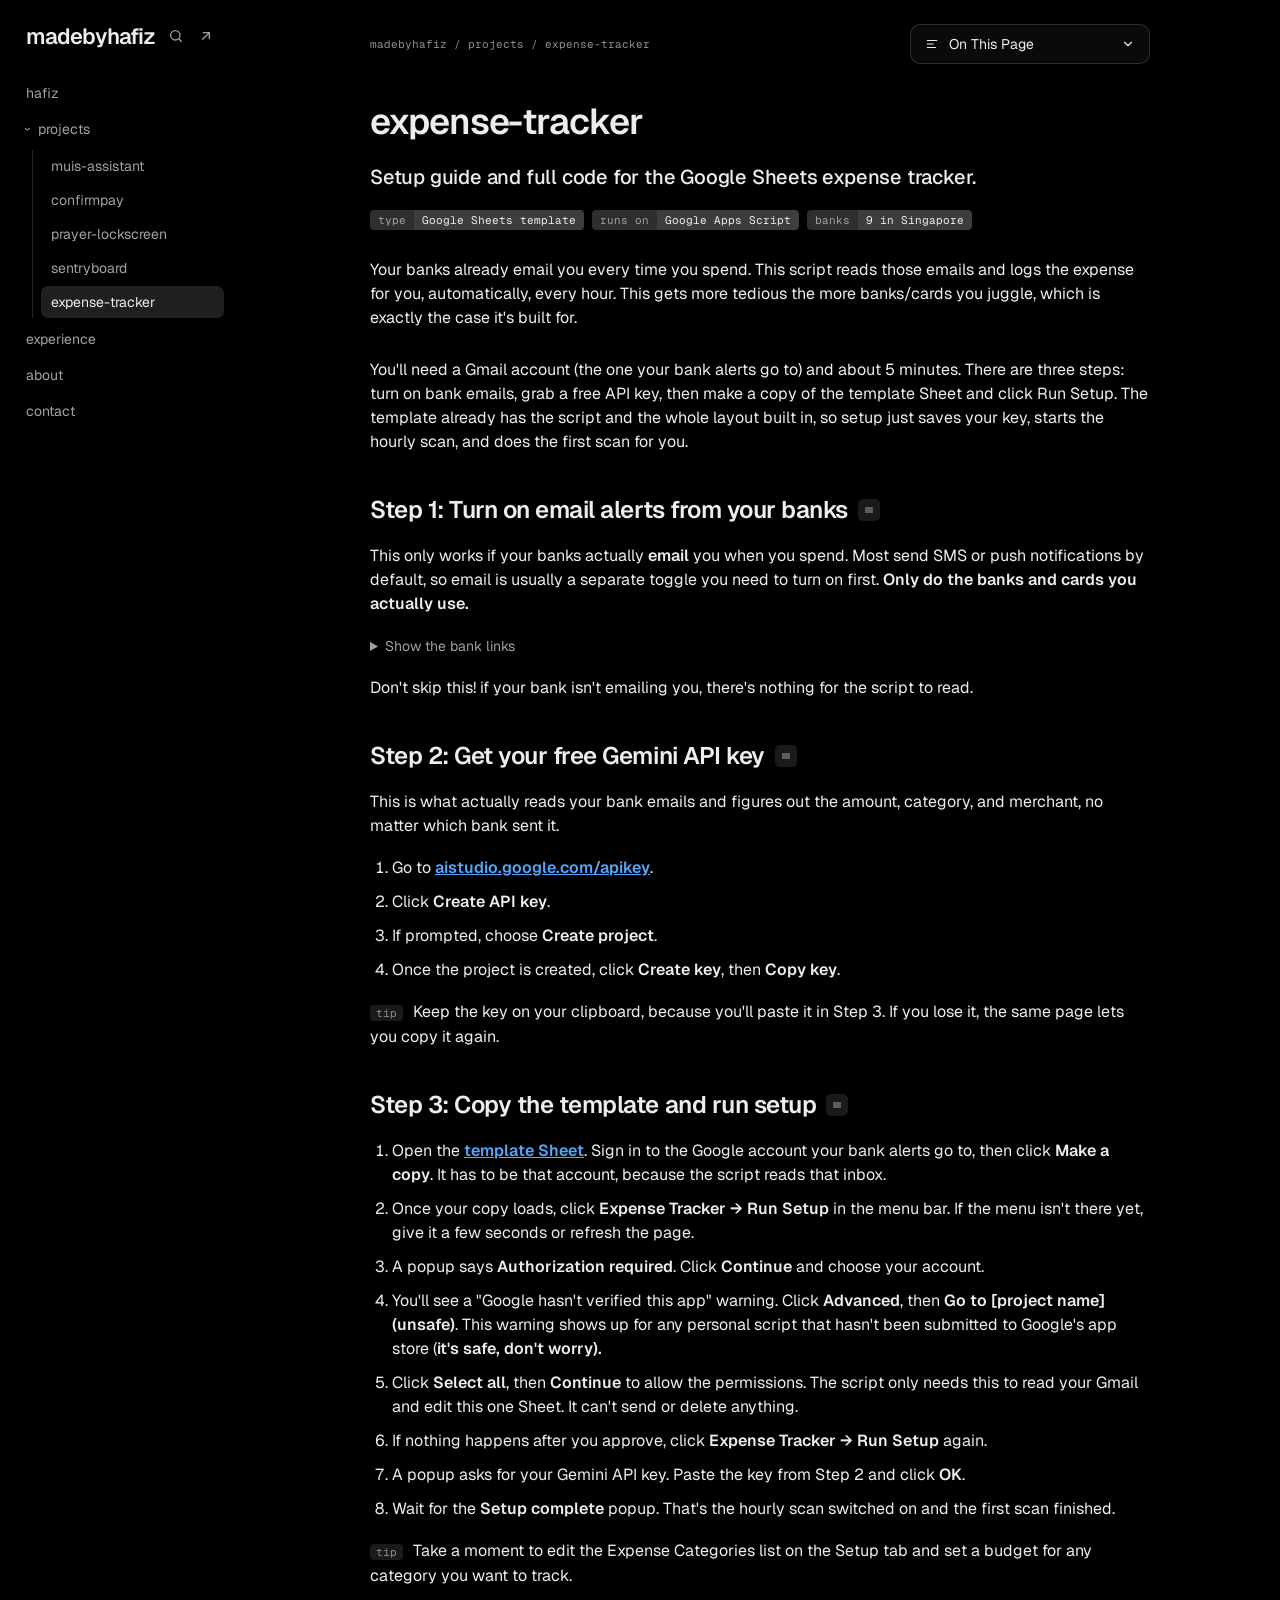
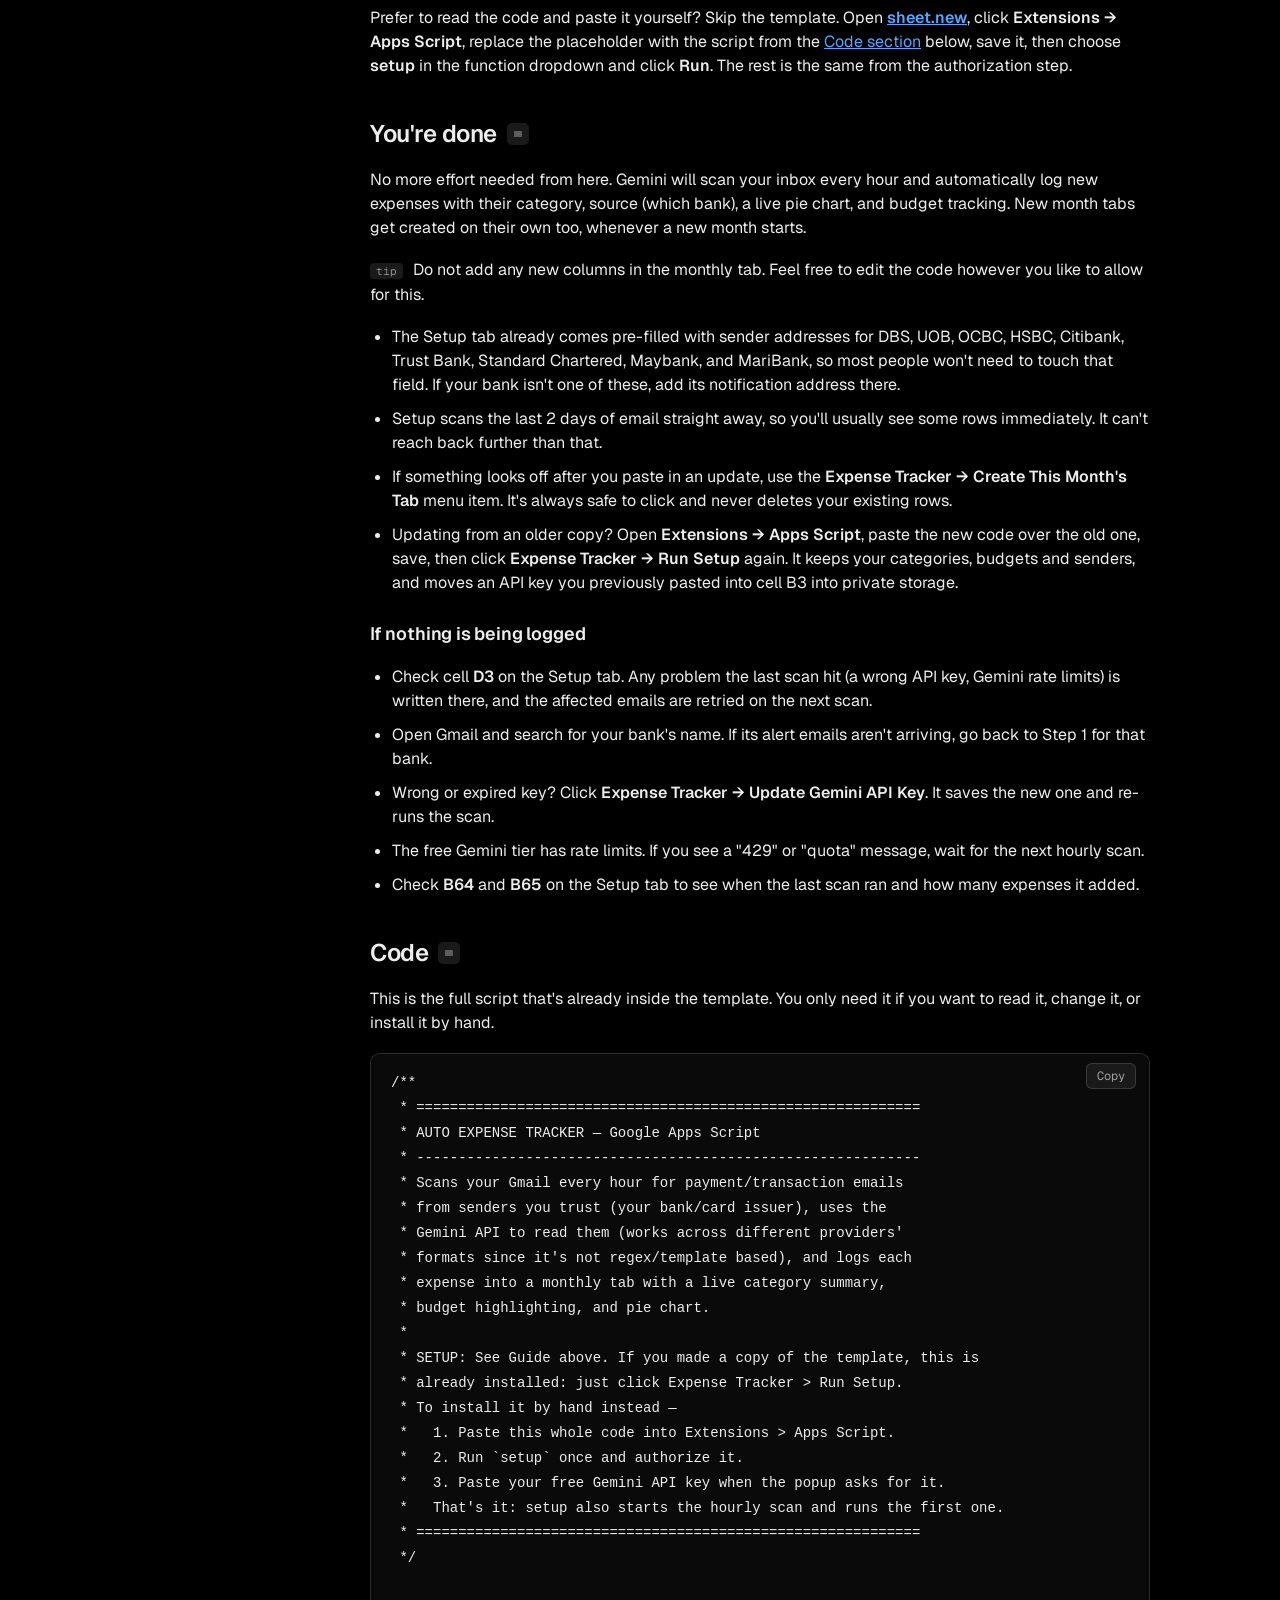
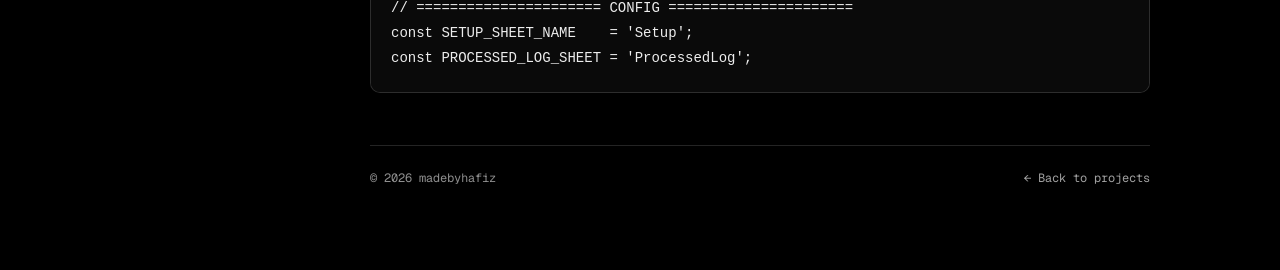
==== expense-tracker.html @ ee43f608 "Point expense-tracker guide at the template Sheet - Step 3 is now: make a copy of the template, Run " ====
<!doctype html>
<html lang="en">
<head>
<meta charset="utf-8">
<meta name="viewport" content="width=device-width, initial-scale=1">
<title>Automated Expense Tracker — Setup Guide (Code Below) · madebyhafiz</title>
<meta name="description" content="Your banks already email you every time you spend. This script reads those emails and logs the expense for you, automatically, every hour. This gets more tedious the more banks/cards you juggle, which">
<meta name="theme-color" content="#000000">
<link rel="canonical" href="https://hafizuddin-a.github.io/madebyhafiz/expense-tracker.html">
<meta property="og:title" content="Automated Expense Tracker — Setup Guide (Code Below) · madebyhafiz">
<meta property="og:description" content="Your banks already email you every time you spend. This script reads those emails and logs the expense for you, automatically, every hour. This gets more tedious the more banks/cards you juggle, which">
<meta property="og:type" content="article">
<meta property="og:url" content="https://hafizuddin-a.github.io/madebyhafiz/expense-tracker.html">
<meta property="og:image" content="https://hafizuddin-a.github.io/madebyhafiz/og.png">
<meta property="og:image:width" content="1200">
<meta property="og:image:height" content="630">
<meta name="twitter:card" content="summary_large_image">
<link rel="icon" href="favicon.svg" type="image/svg+xml">
<link rel="preconnect" href="https://fonts.googleapis.com">
<link rel="preconnect" href="https://fonts.gstatic.com" crossorigin>
<link rel="stylesheet" href="https://fonts.googleapis.com/css2?family=Geist:wght@400;500;600&family=Geist+Mono:wght@400;500&display=swap">
<link rel="stylesheet" href="styles.css">
</head>
<body id="top">
<a class="skip" href="#content">Skip to content</a>
<div class="shell">

  <aside class="sidebar">
    <div class="brand-row">
      <a class="brand" href="index.html">madebyhafiz</a>
      <div class="tools">
        <a href="index.html#projects" aria-label="Browse projects">
          <svg width="16" height="16" viewBox="0 0 24 24" fill="none" stroke="currentColor" stroke-width="2" stroke-linecap="round" stroke-linejoin="round" aria-hidden="true"><circle cx="11" cy="11" r="7"/><path d="m20 20-3.5-3.5"/></svg>
        </a>
        <a href="index.html#contact" aria-label="Get in touch">
          <svg width="16" height="16" viewBox="0 0 24 24" fill="none" stroke="currentColor" stroke-width="2" stroke-linecap="round" stroke-linejoin="round" aria-hidden="true"><path d="M7 17 17 7"/><path d="M8 7h9v9"/></svg>
        </a>
      </div>
    </div>

    <nav class="nav" aria-label="Site">
      <a href="index.html">hafiz</a>
      <a href="index.html#projects"><span class="caret" aria-hidden="true">›</span>projects</a>
      <div class="sub">
        <a href="muis-assistant.html">muis-assistant</a>
        <a href="index.html#confirmpay">confirmpay</a>
        <a href="index.html#prayer-lockscreen">prayer-lockscreen</a>
        <a href="index.html#sentryboard">sentryboard</a>
        <a href="expense-tracker.html" aria-current="page">expense-tracker</a>
      </div>
      <a href="index.html#experience">experience</a>
      <a href="index.html#about">about</a>
      <a href="index.html#contact">contact</a>
    </nav>
  </aside>

  <main class="main" id="content">
    <div class="col">

      <div class="topbar">
        <span class="crumb">madebyhafiz / projects / expense-tracker</span>
        <details class="toc">
          <summary>
            <span>
              <svg width="14" height="14" viewBox="0 0 24 24" fill="none" stroke="currentColor" stroke-width="2" stroke-linecap="round" aria-hidden="true"><path d="M4 6h16M4 12h10M4 18h14"/></svg>
              On This Page
            </span>
            <svg width="14" height="14" viewBox="0 0 24 24" fill="none" stroke="currentColor" stroke-width="2" stroke-linecap="round" stroke-linejoin="round" aria-hidden="true"><path d="m6 9 6 6 6-6"/></svg>
          </summary>
          <div class="toc-menu">
            <a href="#step-1">Step 1: Turn on email alerts from your banks</a>
            <a href="#step-2">Step 2: Get your free Gemini API key</a>
            <a href="#step-3">Step 3: Copy the template and run setup</a>
            <a href="#done">You're done</a>
            <a href="#code">Code</a>
          </div>
        </details>
      </div>

      <div style="display: flex; flex-direction: column; gap: 18px;">
        <h1 class="title">expense-tracker</h1>
        <p class="lead">Setup guide and full code for the Google Sheets expense tracker.</p>
        <div class="badges">
          <span class="badge"><span class="k">type</span><span class="v">Google Sheets template</span></span>
          <span class="badge"><span class="k">runs on</span><span class="v">Google Apps Script</span></span>
          <span class="badge"><span class="k">banks</span><span class="v">9 in Singapore</span></span>
        </div>
      </div>

      <p>Your banks already email you every time you spend. This script reads those emails and logs the expense for you, automatically, every hour. This gets more tedious the more banks/cards you juggle, which is exactly the case it's built for.</p>
      <p>You'll need a Gmail account (the one your bank alerts go to) and about 5 minutes. There are three steps: turn on bank emails, grab a free API key, then make a copy of the template Sheet and click Run Setup. The template already has the script and the whole layout built in, so setup just saves your key, starts the hourly scan, and does the first scan for you.</p>

      <section id="step-1">
        <h2>Step 1: Turn on email alerts from your banks <a class="anchor" href="#step-1" aria-label="Link to this section"><svg width="12" height="12" viewBox="0 0 24 24" fill="none" stroke="currentColor" stroke-width="2.4" stroke-linecap="round" aria-hidden="true"><path d="M5 8h14M5 12h14M5 16h14"/></svg></a></h2>
        <p>This only works if your banks actually <b>email</b> you when you spend. Most send SMS or push notifications by default, so email is usually a separate toggle you need to turn on first. <b>Only do the banks and cards you actually use.</b></p>
        <details class="fold">
        <summary>Show the bank links</summary>
        <ul class="plain">
        <li><b>DBS</b> (digibank / cards): <a href="https://www.dbs.com.sg/personal/support/bank-ibanking-notification-alerts.html">dbs.com.sg/personal/support/bank-ibanking-notification-alerts.html</a></li>
        <li><b>DBS PayLah!</b>: <a href="https://www.dbs.com.sg/personal/support/bank-ssb-paylah-manage-notifications.html">dbs.com.sg/personal/support/bank-ssb-paylah-manage-notifications.html</a></li>
        <li><b>UOB</b>: <a href="https://www.uob.com.sg/personal/cards/services/card-alerts.page">uob.com.sg/personal/cards/services/card-alerts.page</a></li>
        <li><b>OCBC</b>: <a href="https://www.ocbc.com/personal-banking/security/secure-banking-ways/transaction-alerts.page">ocbc.com/personal-banking/security/secure-banking-ways/transaction-alerts.page</a></li>
        <li><b>HSBC</b>: <a href="https://www.hsbc.com.sg/credit-cards/card-security/">hsbc.com.sg/credit-cards/card-security</a></li>
        <li><b>Citibank</b>: <a href="https://www.citibank.com.sg/personal-banking/online-services/push-notifications">citibank.com.sg/personal-banking/online-services/push-notifications</a></li>
        <li><b>Trust Bank</b>: on by default, nothing to set up — <a href="https://trustbank.sg/srf/">details here</a></li>
        <li><b>Standard Chartered</b>: <a href="https://www.sc.com/sg/bank-with-us/online-banking/alerts-and-notifications/">sc.com/sg/bank-with-us/online-banking/alerts-and-notifications</a></li>
        <li><b>Maybank</b>: <a href="https://www.maybank2u.com.sg/en/personal/banking-services/self-service/digital-services-guide/banking/payment-transfer-alerts.page">maybank2u.com.sg/en/personal/banking-services/self-service/digital-services-guide/banking/payment-transfer-alerts.page</a></li>
        <li><b>MariBank</b>: <a href="https://www.maribank.sg/help-centre/article/10028-how-can-i-manage-my-notifications-and-alerts-preferences">maribank.sg/help-centre/article/10028</a></li>
        </ul>
        </details>
        <p>Don't skip this! if your bank isn't emailing you, there's nothing for the script to read.</p>
      </section>

      <section id="step-2">
        <h2>Step 2: Get your free Gemini API key <a class="anchor" href="#step-2" aria-label="Link to this section"><svg width="12" height="12" viewBox="0 0 24 24" fill="none" stroke="currentColor" stroke-width="2.4" stroke-linecap="round" aria-hidden="true"><path d="M5 8h14M5 12h14M5 16h14"/></svg></a></h2>
        <p>This is what actually reads your bank emails and figures out the amount, category, and merchant, no matter which bank sent it.</p>
        <ol class="plain">
        <li>Go to <a href="https://aistudio.google.com/apikey" target="_blank" rel="noopener noreferrer"><b>aistudio.google.com/apikey</b></a>.</li>
        <li>Click <b>Create API key</b>.</li>
        <li>If prompted, choose <b>Create project</b>.</li>
        <li>Once the project is created, click <b>Create key</b>, then <b>Copy key</b>.</li>
        </ol>
        <p class="tip">Keep the key on your clipboard, because you'll paste it in Step 3. If you lose it, the same page lets you copy it again.</p>
      </section>

      <section id="step-3">
        <h2>Step 3: Copy the template and run setup <a class="anchor" href="#step-3" aria-label="Link to this section"><svg width="12" height="12" viewBox="0 0 24 24" fill="none" stroke="currentColor" stroke-width="2.4" stroke-linecap="round" aria-hidden="true"><path d="M5 8h14M5 12h14M5 16h14"/></svg></a></h2>
        <ol class="plain">
        <li>Open the <a href="https://docs.google.com/spreadsheets/d/1RS5nBOjP5LnTEhq3zzDa7700ayTwIHFqsh-Owf5LWz4/copy" target="_blank" rel="noopener noreferrer"><b>template Sheet</b></a>. Sign in to the Google account your bank alerts go to, then click <b>Make a copy</b>. It has to be that account, because the script reads that inbox.</li>
        <li>Once your copy loads, click <b>Expense Tracker → Run Setup</b> in the menu bar. If the menu isn't there yet, give it a few seconds or refresh the page.</li>
        <li>A popup says <b>Authorization required</b>. Click <b>Continue</b> and choose your account.</li>
        <li>You'll see a "Google hasn't verified this app" warning. Click <b>Advanced</b>, then <b>Go to [project name] (unsafe)</b>. This warning shows up for any personal script that hasn't been submitted to Google's app store (<b>it's safe, don't worry).</b></li>
        <li>Click <b>Select all</b>, then <b>Continue</b> to allow the permissions. The script only needs this to read your Gmail and edit this one Sheet. It can't send or delete anything.</li>
        <li>If nothing happens after you approve, click <b>Expense Tracker → Run Setup</b> again.</li>
        <li>A popup asks for your Gemini API key. Paste the key from Step 2 and click <b>OK</b>.</li>
        <li>Wait for the <b>Setup complete</b> popup. That's the hourly scan switched on and the first scan finished.</li>
        </ol>
        <p class="tip">Take a moment to edit the Expense Categories list on the Setup tab and set a budget for any category you want to track.</p>
        <p>Prefer to read the code and paste it yourself? Skip the template. Open <a href="https://sheet.new" target="_blank" rel="noopener noreferrer"><b>sheet.new</b></a>, click <b>Extensions → Apps Script</b>, replace the placeholder with the script from the <a href="#code">Code section</a> below, save it, then choose <b>setup</b> in the function dropdown and click <b>Run</b>. The rest is the same from the authorization step.</p>
      </section>

      <section id="done">
        <h2>You're done <a class="anchor" href="#done" aria-label="Link to this section"><svg width="12" height="12" viewBox="0 0 24 24" fill="none" stroke="currentColor" stroke-width="2.4" stroke-linecap="round" aria-hidden="true"><path d="M5 8h14M5 12h14M5 16h14"/></svg></a></h2>
        <p>No more effort needed from here. Gemini will scan your inbox every hour and automatically log new expenses with their category, source (which bank), a live pie chart, and budget tracking. New month tabs get created on their own too, whenever a new month starts.</p>
        <p class="tip">Do not add any new columns in the monthly tab. Feel free to edit the code however you like to allow for this.</p>
        <ul class="plain">
        <li>The Setup tab already comes pre-filled with sender addresses for DBS, UOB, OCBC, HSBC, Citibank, Trust Bank, Standard Chartered, Maybank, and MariBank, so most people won't need to touch that field. If your bank isn't one of these, add its notification address there.</li>
        <li>Setup scans the last 2 days of email straight away, so you'll usually see some rows immediately. It can't reach back further than that.</li>
        <li>If something looks off after you paste in an update, use the <b>Expense Tracker → Create This Month's Tab</b> menu item. It's always safe to click and never deletes your existing rows.</li>
        <li>Updating from an older copy? Open <b>Extensions → Apps Script</b>, paste the new code over the old one, save, then click <b>Expense Tracker → Run Setup</b> again. It keeps your categories, budgets and senders, and moves an API key you previously pasted into cell B3 into private storage.</li>
        </ul>
        <h3>If nothing is being logged</h3>
        <ul class="plain">
        <li>Check cell <b>D3</b> on the Setup tab. Any problem the last scan hit (a wrong API key, Gemini rate limits) is written there, and the affected emails are retried on the next scan.</li>
        <li>Open Gmail and search for your bank's name. If its alert emails aren't arriving, go back to Step 1 for that bank.</li>
        <li>Wrong or expired key? Click <b>Expense Tracker → Update Gemini API Key</b>. It saves the new one and re-runs the scan.</li>
        <li>The free Gemini tier has rate limits. If you see a "429" or "quota" message, wait for the next hourly scan.</li>
        <li>Check <b>B64</b> and <b>B65</b> on the Setup tab to see when the last scan ran and how many expenses it added.</li>
        </ul>
      </section>

      <section id="code">
        <h2>Code <a class="anchor" href="#code" aria-label="Link to this section"><svg width="12" height="12" viewBox="0 0 24 24" fill="none" stroke="currentColor" stroke-width="2.4" stroke-linecap="round" aria-hidden="true"><path d="M5 8h14M5 12h14M5 16h14"/></svg></a></h2>
        <p>This is the full script that's already inside the template. You only need it if you want to read it, change it, or install it by hand.</p>
        <div class="code-wrap"><button type="button" class="copy" data-target="script">Copy</button><pre class="code scroll" id="script" tabindex="0"><code>/**
 * ============================================================
 * AUTO EXPENSE TRACKER — Google Apps Script
 * ------------------------------------------------------------
 * Scans your Gmail every hour for payment/transaction emails
 * from senders you trust (your bank/card issuer), uses the
 * Gemini API to read them (works across different providers'
 * formats since it's not regex/template based), and logs each
 * expense into a monthly tab with a live category summary,
 * budget highlighting, and pie chart.
 *
 * SETUP: See Guide above. If you made a copy of the template, this is
 * already installed: just click Expense Tracker &gt; Run Setup.
 * To install it by hand instead —
 *   1. Paste this whole code into Extensions &gt; Apps Script.
 *   2. Run `setup` once and authorize it.
 *   3. Paste your free Gemini API key when the popup asks for it.
 *   That's it: setup also starts the hourly scan and runs the first one.
 * ============================================================
 */

// ====================== CONFIG ======================
const SETUP_SHEET_NAME    = 'Setup';
const PROCESSED_LOG_SHEET = 'ProcessedLog';

// The Gemini key lives in Script Properties (private to the script), not in
// the sheet, so sharing the sheet never shares the key. B3 only shows status.
const API_KEY_PROP    = 'GEMINI_API_KEY';
const KEY_STATUS_CELL = 'B3';
const KEY_SAVED_TEXT   = '✓ Saved';
const KEY_MISSING_TEXT = 'Not set';
const MODEL_CELL      = 'B5';
const KEYWORDS_CELL   = 'B7';
const SENDERS_CELL    = 'B9';
const WARNING_CELL    = 'D3';
const LAST_SCAN_TIME_CELL   = 'B64';
const LAST_SCAN_RESULT_CELL = 'B65';

const CATEGORY_START_ROW = 13;
const CATEGORY_END_ROW   = 27; // up to 15 categories
const TOTAL_BUDGET_ROW   = CATEGORY_END_ROW + 2; // Setup row showing the auto-summed total budget
const BUDGET_COL         = 2;  // column B, beside the category list

const TIMEZONE = Session.getScriptTimeZone();

const DEFAULT_MODEL = 'gemini-flash-lite-latest'; // Google-maintained alias, good free-tier fit
const DEFAULT_KEYWORDS =
  'payment,transaction,receipt,purchase,charged,debited,debit,you spent,payment confirmation,' +
  'order confirmation,paid,invoice,withdrawal,bill payment,card statement';
const DEFAULT_SENDERS =
  'paylah.alert@dbs.com,ibanking.alert@dbs.com,unialerts@uobgroup.com,Notifications@ocbc.com,' +
  'noreply@notify.ocbc.com,HSBC.Bank.Singapore.Limited@notification.hsbc.com.hk,alerts@citibank.com.sg,' +
  'from_us@trustbank.sg,onlinebanking.sg@sc.com,notifications@maribank.sg,onlinebanking.alerts@maybank.com.sg';
const DEFAULT_CATEGORIES = [
  'Food &amp; Dining', 'Groceries', 'Transportation', 'Shopping', 'Bills &amp; Utilities',
  'Entertainment', 'Health &amp; Fitness', 'Subscriptions', 'Donations &amp; Gifts', 'Others'
];

// Maps a sender's email/domain to a friendly bank name for the Source
// column. Matched by substring so subdomains (e.g. notification.hsbc.com.hk)
// still resolve correctly. Senders not on this list (e.g. one you add later
// yourself) still get a readable label — see getBankLabel() — rather than
// the raw address.
const BANK_NAME_MAP = [
  { match: 'dbs.com', name: 'DBS' },
  { match: 'uobgroup.com', name: 'UOB' },
  { match: 'ocbc.com', name: 'OCBC' },
  { match: 'hsbc', name: 'HSBC' },
  { match: 'citibank', name: 'Citibank' },
  { match: 'trustbank.sg', name: 'Trust Bank' },
  { match: 'sc.com', name: 'Standard Chartered' },
  { match: 'maribank.sg', name: 'MariBank' },
  { match: 'maybank.com.sg', name: 'Maybank' }
];

const GMAIL_LABEL  = 'Expense-Tracked';
const SCAN_WINDOW  = 'newer_than:2d'; // wide buffer so a missed hour still gets caught
const MAX_THREADS_PER_RUN = 100;

// ====================== MENU ======================
function onOpen() {
  SpreadsheetApp.getUi()
    .createMenu('Expense Tracker')
    .addItem('Run Setup', 'setup')
    .addItem('Update Gemini API Key', 'updateApiKey')
    .addItem('Create This Month\'s Tab', 'createCurrentMonthSheetMenu')
    .addSeparator()
    .addItem('Start Hourly Auto-Scan', 'startAutoScan')
    .addItem('Stop Auto-Scan', 'stopAutoScan')
    .addItem('Scan Now', 'scanEmailsMenu')
    .addToUi();
}

// ====================== SETUP ======================
// The one entry point for first-time setup. Safe to re-run: it never
// overwrites your categories, budgets, senders, or an API key already saved.
function setup() {
  const ss = SpreadsheetApp.getActiveSpreadsheet();
  const sheet = buildSetupSheet(ss);
  onOpen(); // show the menu now, no page refresh needed

  if (!getApiKey(sheet)) {
    const key = promptForApiKey();
    if (key) saveApiKey(sheet, key);
  }

  if (!getApiKey(sheet)) {
    SpreadsheetApp.getUi().alert(
      'The Setup tab is ready, but there is no API key yet.\n\n' +
      'Get a free key at aistudio.google.com/apikey, then click ' +
      'Expense Tracker &gt; Update Gemini API Key to finish.'
    );
    return;
  }

  finishSetup(sheet);
}

function updateApiKey() {
  const ss = SpreadsheetApp.getActiveSpreadsheet();
  const sheet = ss.getSheetByName(SETUP_SHEET_NAME) || buildSetupSheet(ss);
  const key = promptForApiKey();
  if (!key) return;
  saveApiKey(sheet, key);
  finishSetup(sheet);
}

// Starts the hourly trigger and runs one scan straight away, so a bad key or
// a missing bank alert shows up now instead of silently an hour from now.
function finishSetup(sheet) {
  installScanTrigger();
  const added = scanEmails();
  const warning = sheet.getRange(WARNING_CELL).getValue().toString();

  let message = 'Hourly auto-scan is on.\n\nFirst scan: ' + added +
    ' expense(s) added from the last 2 days.';
  if (warning) {
    message += '\n\nHeads-up: ' + warning;
  }
  SpreadsheetApp.getUi().alert('Setup complete!\n\n' + message);
}

function promptForApiKey() {
  const ui = SpreadsheetApp.getUi();
  const response = ui.prompt(
    'Gemini API key',
    'Paste your free key from aistudio.google.com/apikey. It is stored privately ' +
    'in this script, not in the sheet.',
    ui.ButtonSet.OK_CANCEL
  );
  if (response.getSelectedButton() !== ui.Button.OK) return '';
  return response.getResponseText().trim();
}

function saveApiKey(setupSheet, key) {
  PropertiesService.getScriptProperties().setProperty(API_KEY_PROP, key);
  setupSheet.getRange(KEY_STATUS_CELL).setValue(KEY_SAVED_TEXT);
}

function getApiKey(setupSheet) {
  const saved = PropertiesService.getScriptProperties().getProperty(API_KEY_PROP);
  if (saved) return saved;

  // Older versions had you paste the key into B3. Move it into private
  // storage the first time it's seen, and leave only a status behind.
  const legacy = setupSheet.getRange(KEY_STATUS_CELL).getValue().toString().trim();
  if (legacy &amp;&amp; legacy !== KEY_SAVED_TEXT &amp;&amp; legacy !== KEY_MISSING_TEXT) {
    saveApiKey(setupSheet, legacy);
    return legacy;
  }
  return '';
}

function buildSetupSheet(ss) {
  let sheet = ss.getSheetByName(SETUP_SHEET_NAME);
  if (!sheet) {
    sheet = ss.insertSheet(SETUP_SHEET_NAME, 0);
  } else {
    ss.setActiveSheet(sheet);
  }

  sheet.getRange('A1:C1').merge().setValue('EXPENSE TRACKER — SETUP')
    .setFontWeight('bold').setFontSize(16)
    .setBackground('#4a86e8').setFontColor('#ffffff');

  sheet.getRange('A3').setValue('Gemini API Key:').setFontWeight('bold');
  sheet.getRange('C3').setValue(
    'Stored privately in this script, not in the sheet. To change it, click ' +
    'Expense Tracker &gt; Update Gemini API Key.'
  );

  sheet.getRange('A5').setValue('Gemini Model (advanced):').setFontWeight('bold');
  if (!sheet.getRange(MODEL_CELL).getValue()) sheet.getRange(MODEL_CELL).setValue(DEFAULT_MODEL);
  sheet.getRange('C5').setValue('Leave as-is unless you know what this means. See ai.google.dev/gemini-api/docs/models');

  sheet.getRange('A7').setValue('Email Search Keywords:').setFontWeight('bold');
  if (!sheet.getRange(KEYWORDS_CELL).getValue()) sheet.getRange(KEYWORDS_CELL).setValue(DEFAULT_KEYWORDS);
  sheet.getRange('C7').setValue('Comma-separated. Narrows the search within your trusted senders below.');

  sheet.getRange('A9').setValue('Trusted Bank Senders:').setFontWeight('bold');
  if (!sheet.getRange(SENDERS_CELL).getValue()) sheet.getRange(SENDERS_CELL).setValue(DEFAULT_SENDERS);
  sheet.getRange('C9').setValue(
    'Comma-separated sender domains/emails, e.g. "dbs.com, notifications@ocbc.com". Open a past ' +
    'notification email from your bank/card issuer to find its address. Only emails from these ' +
    'senders are scanned — this is what keeps a merchant\'s own receipt email from being ' +
    'double-counted alongside your bank\'s notification of the same purchase.'
  );

  sheet.getRange('A11').setValue('Expense Categories').setFontWeight('bold').setFontSize(12);
  sheet.getRange('C11').setValue('Edit, delete, or add categories below (up to 15). Dropdowns update automatically.');
  sheet.getRange('A12').setValue('Category').setFontWeight('bold').setBackground('#eeeeee');
  sheet.getRange('B12').setValue('Budget ($)').setFontWeight('bold').setBackground('#eeeeee');
  sheet.getRange('C12').setValue(
    'Budget is optional — leave blank for no limit. When a category\'s spending this month ' +
    'exceeds its budget, that category turns red in the month tab\'s summary table.'
  );

  const existing = sheet.getRange(CATEGORY_START_ROW, 1, CATEGORY_END_ROW - CATEGORY_START_ROW + 1, 1)
    .getValues().flat().filter(String);
  if (existing.length === 0) {
    sheet.getRange(CATEGORY_START_ROW, 1, DEFAULT_CATEGORIES.length, 1)
      .setValues(DEFAULT_CATEGORIES.map(c =&gt; [c]));
  }

  sheet.getRange(CATEGORY_START_ROW, BUDGET_COL, CATEGORY_END_ROW - CATEGORY_START_ROW + 1, 1)
    .setNumberFormat('#,##0.00');

  sheet.getRange(`A${TOTAL_BUDGET_ROW}`).setValue('Total Monthly Budget ($):').setFontWeight('bold');
  sheet.getRange(`B${TOTAL_BUDGET_ROW}`).setFormula(
    `=IF(SUM(B${CATEGORY_START_ROW}:B${CATEGORY_END_ROW})=0,"",` +
    `SUM(B${CATEGORY_START_ROW}:B${CATEGORY_END_ROW}))`
  ).setFontWeight('bold').setNumberFormat('#,##0.00');
  sheet.getRange(`C${TOTAL_BUDGET_ROW}`).setValue(
    'Auto-calculated as the sum of the category budgets above — this can\'t be set ' +
    'independently, so your total and category budgets can never contradict each other. ' +
    'To track an overall limit without per-category detail, just put the whole amount in ' +
    'one category\'s budget.'
  );
  applyTotalBudgetProtection(sheet);

  sheet.getRange('A64').setValue('Last scan time:').setFontWeight('bold');
  sheet.getRange('A65').setValue('Last scan result:').setFontWeight('bold');

  sheet.setColumnWidth(1, 190);
  sheet.setColumnWidth(2, 260);
  sheet.setColumnWidth(3, 430);
  sheet.getRange('C:C').setWrap(true);
  sheet.setFrozenRows(1);

  // getApiKey() also moves a key an older version left in B3 into private storage.
  sheet.getRange(KEY_STATUS_CELL).setValue(getApiKey(sheet) ? KEY_SAVED_TEXT : KEY_MISSING_TEXT);

  getOrCreateProcessedLogSheet(ss);
  ensureCurrentMonthSheet(ss);
  return sheet;
}

// Applies warning-only protection to the auto-calculated Total Monthly
// Budget cell, so editing it directly shows a heads-up instead of silently
// overwriting the formula. Checks for an existing protection on this exact
// range first, so re-running Initialize never stacks duplicates.
function applyTotalBudgetProtection(sheet) {
  const range = sheet.getRange(`B${TOTAL_BUDGET_ROW}`);
  const already = sheet.getProtections(SpreadsheetApp.ProtectionType.RANGE)
    .some(p =&gt; p.getRange().getA1Notation() === range.getA1Notation());
  if (already) return;

  const protection = range.protect();
  protection.setWarningOnly(true);
  protection.setDescription('Auto-calculated — edits here will be overwritten by the sum of category budgets.');
}

function ensureCurrentMonthSheet(ss) {
  const name = Utilities.formatDate(new Date(), TIMEZONE, 'yyyy-MM');
  let sheet = ss.getSheetByName(name);

  if (sheet) {
    // Tab already exists — bring its columns up to date (see
    // migrateMonthSheetColumns), then rebuild the summary block, budget
    // highlighting, and chart. The expense data itself (columns A–G) is
    // never touched.
    migrateMonthSheetColumns(sheet);
    fixSummaryTable(sheet);
  } else {
    sheet = getOrCreateMonthSheet(ss, new Date());
  }

  return sheet;
}

function createCurrentMonthSheetMenu() {
  const ss = SpreadsheetApp.getActiveSpreadsheet();
  const sheet = ensureCurrentMonthSheet(ss);
  ss.setActiveSheet(sheet);
  SpreadsheetApp.getUi().alert(`"${sheet.getName()}" tab is ready with the latest layout.`);
}

// ====================== MONTH TABS ======================
function getOrCreateMonthSheet(ss, date) {
  const name = Utilities.formatDate(date, TIMEZONE, 'yyyy-MM');
  let sheet = ss.getSheetByName(name);

  if (sheet) {
    // A sheet for this month may already exist with an older column layout
    // — make sure it's migrated before anything gets written into it, even
    // if it's not the current month (a late-arriving email can target an
    // older tab).
    migrateMonthSheetColumns(sheet);
    return sheet;
  }

  sheet = ss.insertSheet(name, 1);
  const headers = ['Date', 'Time', 'Amount ($)', 'Description', 'Category', 'Source', 'Message ID'];
  sheet.getRange(1, 1, 1, headers.length).setValues([headers])
    .setFontWeight('bold').setBackground('#4a86e8').setFontColor('#ffffff');
  sheet.setFrozenRows(1);

  sheet.setColumnWidth(1, 100);
  sheet.setColumnWidth(2, 70);
  sheet.setColumnWidth(3, 90);
  sheet.setColumnWidth(4, 260);
  sheet.setColumnWidth(5, 150);
  sheet.setColumnWidth(6, 160);
  sheet.hideColumns(7); // Message ID, used for de-duplication only

  sheet.getRange(2, 1, 998, 1).setNumberFormat('yyyy-mm-dd');
  sheet.getRange(2, 3, 998, 1).setNumberFormat('#,##0.00');

  // Category dropdown — sourced live from the Setup sheet range, so
  // editing categories there updates every month's dropdown automatically.
  const setupSheet = ss.getSheetByName(SETUP_SHEET_NAME);
  const categoryRule = SpreadsheetApp.newDataValidation()
    .requireValueInRange(setupSheet.getRange(`A${CATEGORY_START_ROW}:A${CATEGORY_END_ROW}`), true)
    .setAllowInvalid(false)
    .build();
  sheet.getRange(2, 5, 998, 1).setDataValidation(categoryRule);

  buildSummaryTable(sheet);
  return sheet;
}

// Ensures a month tab's columns match the current layout. Right now that
// just means the Message ID column stays hidden — the check against F1
// keeps this a safe no-op once a sheet is already correct. This is the
// extension point if a future version changes the column layout again:
// the goal is that "Create This Month's Tab" always brings an existing tab
// up to date without ever touching the expense data itself.
function migrateMonthSheetColumns(sheet) {
  if (sheet.getRange('F1').getValue() === 'Source') {
    sheet.hideColumns(7); // Message ID
  }
}

function buildSummaryTable(sheet) {
  sheet.getRange('J1').setValue('Summary').setFontWeight('bold').setFontSize(12);

  sheet.getRange('J2').setValue('Total ($)').setFontWeight('bold').setBackground('#eeeeee');
  sheet.getRange('K2').setFormula('=SUM(C2:C1000)')
    .setFontWeight('bold').setNumberFormat('#,##0.00');

  // Hidden helper mirroring the Setup total budget, for the same
  // cross-sheet-reference reason as the category budget mirror below.
  sheet.getRange('M2').setFormula(`=IF(Setup!B${TOTAL_BUDGET_ROW}="","",Setup!B${TOTAL_BUDGET_ROW})`);
  sheet.getRange('M2').setNumberFormat('#,##0.00');
  sheet.hideColumns(13); // M — helper only, mirrors the overall total budget

  applyTotalBudgetConditionalFormatting(sheet);

  // Row 3 is left blank as a spacer between the total and the category table.

  sheet.getRange('J4').setValue('Category').setFontWeight('bold').setBackground('#eeeeee');
  sheet.getRange('K4').setValue('Total ($)').setFontWeight('bold').setBackground('#eeeeee');

  const rangeSize = CATEGORY_END_ROW - CATEGORY_START_ROW + 1; // 15
  const firstCatRow = 5;
  const lastCatRow = firstCatRow + rangeSize - 1; // 19

  sheet.getRange(`J${firstCatRow}`).setFormula(
    `=ARRAYFORMULA(IF(Setup!A${CATEGORY_START_ROW}:A${CATEGORY_END_ROW}="","",` +
    `Setup!A${CATEGORY_START_ROW}:A${CATEGORY_END_ROW}))`
  );
  sheet.getRange(`K${firstCatRow}`).setFormula(
    `=ARRAYFORMULA(IF(J${firstCatRow}:J${lastCatRow}="","",` +
    `SUMIF($E$2:$E$1000,J${firstCatRow}:J${lastCatRow},$C$2:$C$1000)))`
  );
  sheet.getRange(`K${firstCatRow}:K${lastCatRow}`).setNumberFormat('#,##0.00');

  // Hidden helper column mirroring Setup budgets. Needed because Google
  // Sheets conditional format rules can't reference a different sheet
  // directly — a normal formula can, so we mirror the value in first,
  // then point the conditional format rule at this local column.
  sheet.getRange(`L${firstCatRow}`).setFormula(
    `=ARRAYFORMULA(IF(Setup!B${CATEGORY_START_ROW}:B${CATEGORY_END_ROW}="","",` +
    `Setup!B${CATEGORY_START_ROW}:B${CATEGORY_END_ROW}))`
  );
  sheet.getRange(`L${firstCatRow}:L${lastCatRow}`).setNumberFormat('#,##0.00');
  sheet.hideColumns(12); // L — helper only, not meant to be viewed/edited

  applyBudgetConditionalFormatting(sheet, firstCatRow, lastCatRow);

  sheet.setColumnWidth(10, 160);
  sheet.setColumnWidth(11, 100);

  buildCategoryChart(sheet, lastCatRow);
}

// Turns the overall Total ($) cell red when total spending this month
// exceeds the auto-calculated Total Monthly Budget from Setup (mirrored
// locally into M2 — see buildSummaryTable). There's no independently-set
// total budget to clash with the category budgets; this value is always
// their sum.
function applyTotalBudgetConditionalFormatting(sheet) {
  const range = sheet.getRange('J2:K2');

  const rule = SpreadsheetApp.newConditionalFormatRule()
    .whenFormulaSatisfied('=AND($K2&lt;&gt;"", $M2&lt;&gt;"", $K2&gt;$M2)')
    .setBackground('#f4cccc')
    .setFontColor('#990000')
    .setRanges([range])
    .build();

  const otherRules = sheet.getConditionalFormatRules().filter(r =&gt;
    !r.getRanges().some(rg =&gt; rg.getA1Notation() === range.getA1Notation())
  );
  otherRules.push(rule);
  sheet.setConditionalFormatRules(otherRules);
}

// Turns a category's row red in the summary table (both the Category and
// Total cells) when that category's spending this month exceeds the budget
// mirrored into column L (see buildSummaryTable — conditional format rules
// can't reference another sheet, so the budget value is copied in locally
// first via a plain formula, which has no such restriction). A blank budget
// means no limit. This is pure conditional formatting — Sheets evaluates it
// live, so no script logic is needed on every scan to "check" anything.
function applyBudgetConditionalFormatting(sheet, firstCatRow, lastCatRow) {
  const range = sheet.getRange(`J${firstCatRow}:K${lastCatRow}`);

  const rule = SpreadsheetApp.newConditionalFormatRule()
    .whenFormulaSatisfied(
      `=AND($K${firstCatRow}&lt;&gt;"", $L${firstCatRow}&lt;&gt;"", ` +
      `$K${firstCatRow}&gt;$L${firstCatRow})`
    )
    .setBackground('#f4cccc')
    .setFontColor('#990000')
    .setRanges([range])
    .build();

  // Replace any existing rule already targeting this exact range, so
  // rebuilding the summary table never stacks duplicate rules.
  const otherRules = sheet.getConditionalFormatRules().filter(r =&gt;
    !r.getRanges().some(rg =&gt; rg.getA1Notation() === range.getA1Notation())
  );
  otherRules.push(rule);
  sheet.setConditionalFormatRules(otherRules);
}

// Rebuilds the pie chart from the category summary table, anchored below
// the table rather than beside it. Removes any existing chart on the sheet
// first, so re-running this never stacks duplicate charts on top of each other.
function buildCategoryChart(sheet, lastCatRow) {
  sheet.getCharts().forEach(chart =&gt; sheet.removeChart(chart));

  const chartRow = lastCatRow + 2; // one blank row of buffer below the table
  const dataRange = sheet.getRange(`J4:K${lastCatRow}`); // header row + category rows
  const chart = sheet.newChart()
    .setChartType(Charts.ChartType.PIE)
    .addRange(dataRange)
    .setOption('title', 'Category Breakdown')
    .setOption('pieSliceText', 'percentage')
    .setOption('legend', { position: 'right' })
    .setOption('width', 480)
    .setOption('height', 320)
    .setPosition(chartRow, 10, 0, 0) // column J, below the category table
    .build();

  sheet.insertChart(chart);
}

// Rebuilds the J:K summary block, budget highlighting, and chart from
// scratch — used to upgrade a month tab to the current layout without
// touching the expense table. Clears a generous range to also mop up an
// older-position summary/chart.
function fixSummaryTable(sheet) {
  sheet.getRange(1, 8, 75, 7).clearContent().clearFormat(); // H1:N75
  buildSummaryTable(sheet);
}

// ====================== TRIGGERS ======================
function installScanTrigger() {
  stopAutoScan();
  ScriptApp.newTrigger('scanEmails').timeBased().everyHours(1).create();
}

function startAutoScan() {
  installScanTrigger();
  SpreadsheetApp.getUi().alert('Auto-scan started — emails will be checked every hour.');
}

function stopAutoScan() {
  ScriptApp.getProjectTriggers().forEach(t =&gt; {
    if (t.getHandlerFunction() === 'scanEmails') ScriptApp.deleteTrigger(t);
  });
}

function scanEmailsMenu() {
  const added = scanEmails();
  SpreadsheetApp.getUi().alert(`Scan complete. ${added} new expense(s) added.`);
}

// ====================== CORE SCAN ======================
function scanEmails() {
  const ss = SpreadsheetApp.getActiveSpreadsheet();
  const setupSheet = ss.getSheetByName(SETUP_SHEET_NAME);
  if (!setupSheet) throw new Error('Run "Run Setup" from the Expense Tracker menu first.');

  setupSheet.getRange(WARNING_CELL).setValue('');

  const apiKey = getApiKey(setupSheet);
  if (!apiKey) {
    setupSheet.getRange(WARNING_CELL).setValue(
      'No Gemini API key saved. Click Expense Tracker &gt; Update Gemini API Key.'
    );
    return 0;
  }

  const model = (setupSheet.getRange(MODEL_CELL).getValue() || DEFAULT_MODEL).toString().trim();
  const keywordsRaw = setupSheet.getRange(KEYWORDS_CELL).getValue().toString().trim();
  const keywords = (keywordsRaw || DEFAULT_KEYWORDS).split(',').map(k =&gt; k.trim()).filter(Boolean);
  const sendersRaw = setupSheet.getRange(SENDERS_CELL).getValue().toString().trim();
  const senders = sendersRaw ? sendersRaw.split(',').map(s =&gt; s.trim()).filter(Boolean) : [];
  const categories = getCategoryList(setupSheet);

  const processedLogSheet = getOrCreateProcessedLogSheet(ss);
  const lastLogRow = processedLogSheet.getLastRow();
  const processedIds = lastLogRow &gt; 1
    ? new Set(processedLogSheet.getRange(2, 1, lastLogRow - 1, 1).getValues().flat())
    : new Set();

  const keywordQuery = keywords.map(k =&gt; `"${k}"`).join(' OR ');
  let query;
  if (senders.length &gt; 0) {
    // Restrict to trusted bank/card-issuer senders — the main defense against
    // double-counting a purchase that both the bank and the merchant email about.
    const senderQuery = senders.map(s =&gt; `from:${s}`).join(' OR ');
    query = `(${senderQuery}) (${keywordQuery}) ${SCAN_WINDOW} -label:${GMAIL_LABEL}`;
  } else {
    query = `(${keywordQuery}) ${SCAN_WINDOW} -label:${GMAIL_LABEL}`;
    setupSheet.getRange(WARNING_CELL).setValue(
      'No trusted bank senders set in B9 — scanning all matching emails. This can ' +
      'double-count a purchase if both your bank and a merchant email you about it. ' +
      'Add your bank/card issuer\'s notification sender domain(s) to B9 for accurate results.'
    );
  }

  let threads;
  try {
    threads = GmailApp.search(query, 0, MAX_THREADS_PER_RUN);
  } catch (e) {
    setupSheet.getRange(WARNING_CELL).setValue('Gmail search failed: ' + e.message);
    return 0;
  }

  const label = GmailApp.getUserLabelByName(GMAIL_LABEL) || GmailApp.createLabel(GMAIL_LABEL);
  const newLogRows = [];
  const pendingTransactions = []; // collected here, then inserted in date order below
  let apiError = ''; // first Gemini failure this run; later emails are left for the next run

  threads.forEach(thread =&gt; {
    let threadFullyHandled = true;

    // Every message is analyzed independently — some senders reuse one Gmail
    // thread across multiple distinct transactions, so skipping later messages
    // in a thread would silently miss real expenses.
    thread.getMessages().forEach(message =&gt; {
      const msgId = message.getId();
      if (processedIds.has(msgId)) return;

      if (apiError) {
        threadFullyHandled = false;
        return;
      }

      try {
        const result = analyzeEmailWithGemini(message, categories, apiKey, model);

        if (result &amp;&amp; result.is_transaction) {
          let txDate = message.getDate();
          if (result.date) {
            const parsed = new Date(result.date + 'T00:00:00');
            if (!isNaN(parsed)) txDate = parsed;
          }
          const timeValue = /^\d{1,2}:\d{2}$/.test(result.time || '') ? result.time : '00:00';
          const [hh, mm] = timeValue.split(':').map(Number);
          const sortKey = new Date(txDate);
          sortKey.setHours(hh, mm, 0, 0);

          pendingTransactions.push({ result, message, txDate, sortKey });
        }

        processedIds.add(msgId);
        newLogRows.push([msgId, new Date()]);
      } catch (err) {
        Logger.log('Error on message ' + msgId + ': ' + err);
        if (/^Gemini API error/.test(err.message)) apiError = err.message;
        threadFullyHandled = false; // leave unlabeled so it's retried next run
      }
    });

    if (threadFullyHandled) thread.addLabel(label);
  });

  // Gmail search doesn't return results in chronological order (roughly
  // newest-first, but not guaranteed), so sort every transaction found in
  // this run oldest-to-newest before writing any rows. This keeps each
  // month's sheet in a consistent, predictable order no matter how many
  // emails a single run picks up.
  pendingTransactions.sort((a, b) =&gt; a.sortKey - b.sortKey);

  let insertedCount = 0;
  pendingTransactions.forEach(({ result, message, txDate }) =&gt; {
    const targetSheet = getOrCreateMonthSheet(ss, txDate);

    // Same date + same amount already logged elsewhere in this sheet — still
    // inserted (skipping risks losing a genuine second purchase) but flagged
    // so it's easy to spot and remove if it really is a duplicate.
    const dupRows = findPossibleDuplicateRows(targetSheet, txDate, result.amount);
    insertExpenseRow(targetSheet, result, message, categories, txDate, dupRows.length &gt; 0);
    insertedCount++;
  });

  if (newLogRows.length &gt; 0) {
    processedLogSheet.getRange(processedLogSheet.getLastRow() + 1, 1, newLogRows.length, 2)
      .setValues(newLogRows);
  }

  if (apiError) {
    setupSheet.getRange(WARNING_CELL).setValue(
      apiError + ' — affected emails will be retried on the next scan. If the key is ' +
      'wrong, click Expense Tracker &gt; Update Gemini API Key.'
    );
  }

  setupSheet.getRange(LAST_SCAN_TIME_CELL).setValue(new Date());
  setupSheet.getRange(LAST_SCAN_RESULT_CELL).setValue(`${insertedCount} new expense(s) added`);

  return insertedCount;
}

// ====================== GEMINI ======================
function analyzeEmailWithGemini(message, categories, apiKey, model) {
  const subject = message.getSubject() || '';
  const from = message.getFrom() || '';
  let body = message.getPlainBody();
  if (!body) body = message.getBody().replace(/&lt;[^&gt;]+&gt;/g, ' ');
  body = body.substring(0, 6000);

  const emailDateStr = Utilities.formatDate(message.getDate(), TIMEZONE, 'yyyy-MM-dd');

  const prompt =
    'You are a financial email classifier for a personal expense tracker.\n' +
    'Decide whether the email below is a payment/transaction/purchase NOTIFICATION ' +
    '(from a bank, card issuer, e-wallet, or merchant) reporting a specific amount of ' +
    'money spent, paid, or charged to the recipient.\n\n' +
    'If it is NOT a single transaction notification (e.g. marketing, newsletter, monthly ' +
    'statement summary, security alert, balance inquiry, promo), return only ' +
    '{"is_transaction": false}.\n\n' +
    'If it IS a transaction notification, extract:\n' +
    '- date: transaction date as YYYY-MM-DD (use ' + emailDateStr + ' if not stated in the email)\n' +
    '- time: transaction time as 24-hour HH:MM (use "00:00" if not stated)\n' +
    '- amount: the transaction amount as a positive plain number, no currency symbols/commas\n' +
    '- description: a short 3-8 word merchant or purpose summary\n' +
    '- category: the single best match from this exact list: [' + categories.join(', ') + ']. ' +
    'If nothing fits well, use "Other".\n\n' +
    'Email From: ' + from + '\n' +
    'Email Subject: ' + subject + '\n' +
    'Email Body:\n' + body;

  const schema = {
    type: 'OBJECT',
    properties: {
      is_transaction: { type: 'BOOLEAN' },
      date:        { type: 'STRING' },
      time:        { type: 'STRING' },
      amount:      { type: 'NUMBER' },
      description: { type: 'STRING' },
      category:    { type: 'STRING' }
    },
    required: ['is_transaction']
  };

  const url = `https://generativelanguage.googleapis.com/v1beta/models/${model}:generateContent?key=${apiKey}`;
  const payload = {
    contents: [{ parts: [{ text: prompt }] }],
    generationConfig: {
      responseMimeType: 'application/json',
      responseSchema: schema,
      temperature: 0
    }
  };

  const response = UrlFetchApp.fetch(url, {
    method: 'post',
    contentType: 'application/json',
    payload: JSON.stringify(payload),
    muteHttpExceptions: true
  });

  // Throw rather than return null: a null here would be logged as "processed,
  // not a transaction" and the email would never be retried (e.g. after a
  // wrong key or a rate-limit hit). scanEmails() catches this and surfaces it.
  if (response.getResponseCode() !== 200) {
    let detail = response.getContentText();
    try { detail = JSON.parse(detail).error.message; } catch (e) {}
    throw new Error('Gemini API error ' + response.getResponseCode() + ': ' + detail);
  }

  const json = JSON.parse(response.getContentText());
  const text = json.candidates &amp;&amp; json.candidates[0] &amp;&amp;
               json.candidates[0].content &amp;&amp; json.candidates[0].content.parts[0].text;
  if (!text) return null;

  let parsed;
  try {
    parsed = JSON.parse(text);
  } catch (e) {
    Logger.log('Could not parse Gemini JSON output: ' + text);
    return null;
  }

  if (!parsed.is_transaction) return { is_transaction: false };

  const matched = categories.find(c =&gt; c.toLowerCase() === (parsed.category || '').toLowerCase());
  parsed.category = matched || categories[categories.length - 1] || 'Other';
  parsed.amount = Number(parsed.amount) || 0;

  return parsed;
}

// ====================== ROW INSERT ======================
function insertExpenseRow(sheet, data, message, categories, txDate, isPossibleDuplicate) {
  const newRow = getNextExpenseRow(sheet);
  const timeValue = /^\d{1,2}:\d{2}$/.test(data.time || '') ? data.time : '00:00';
  let description = data.description || message.getSubject() || '(no description)';
  if (isPossibleDuplicate) description = '** ' + description;

  sheet.getRange(newRow, 1, 1, 7).setValues([[
    Utilities.formatDate(txDate, TIMEZONE, 'yyyy-MM-dd'),
    timeValue,
    data.amount,
    description,
    data.category,
    getBankLabel(message),
    message.getId()
  ]]);

  if (isPossibleDuplicate) {
    sheet.getRange(newRow, 1, 1, 6).setBackground('#fff2cc');
    sheet.getRange(newRow, 4).setNote(
      'Same date and amount as another row in this sheet — this can happen when two ' +
      'different emails (e.g. your bank and a merchant) report the same purchase. ' +
      'Check and delete this row if it\'s a duplicate.'
    );
  }
}

// Extracts a clean email address from a "From" header like
// 'DBS PayLah! &lt;paylah.alert@dbs.com&gt;', falling back to the raw string.
function getSenderEmail(message) {
  const from = message.getFrom() || '';
  const match = from.match(/&lt;([^&gt;]+)&gt;/);
  return match ? match[1] : from.trim();
}

// Resolves a sender's email to a friendly bank name for the Source column.
// Falls back to a capitalized guess from the domain for senders not in
// BANK_NAME_MAP, rather than showing the raw address.
function getBankLabel(message) {
  const email = getSenderEmail(message).toLowerCase();
  const known = BANK_NAME_MAP.find(b =&gt; email.includes(b.match));
  if (known) return known.name;

  const domain = email.split('@')[1] || email;
  const mainPart = domain.split('.')[0];
  return mainPart ? mainPart.charAt(0).toUpperCase() + mainPart.slice(1) : email;
}

// Finds the next empty row in the expense TABLE specifically (column A),
// ignoring the category-summary formulas in columns J/K — those extend
// much further down the sheet and must not affect where new rows go.
function getNextExpenseRow(sheet) {
  const numRows = sheet.getMaxRows();
  const colA = sheet.getRange(2, 1, numRows - 1, 1).getValues();
  for (let i = colA.length - 1; i &gt;= 0; i--) {
    if (colA[i][0] !== '' &amp;&amp; colA[i][0] !== null) {
      return i + 3; // row (2+i) is the last filled row; next row is +1
    }
  }
  return 2; // no expenses yet — first one goes right under the header
}

// Finds existing rows in a month sheet with the same date and amount (±0.01).
function findPossibleDuplicateRows(sheet, txDate, amount) {
  const lastFilledRow = getNextExpenseRow(sheet) - 1;
  if (lastFilledRow &lt; 2) return [];
  const dateStr = Utilities.formatDate(txDate, TIMEZONE, 'yyyy-MM-dd');
  const values = sheet.getRange(2, 1, lastFilledRow - 1, 3).getValues(); // Date, Time, Amount
  const matches = [];
  values.forEach((row, i) =&gt; {
    const rowDateStr = row[0] instanceof Date ? Utilities.formatDate(row[0], TIMEZONE, 'yyyy-MM-dd') : row[0];
    if (rowDateStr === dateStr &amp;&amp; Math.abs(Number(row[2]) - amount) &lt; 0.01) {
      matches.push(i + 2);
    }
  });
  return matches;
}

// ====================== HELPERS ======================
function getCategoryList(setupSheet) {
  return setupSheet.getRange(CATEGORY_START_ROW, 1, CATEGORY_END_ROW - CATEGORY_START_ROW + 1, 1)
    .getValues().flat().map(v =&gt; v.toString().trim()).filter(Boolean);
}

function getOrCreateProcessedLogSheet(ss) {
  let sheet = ss.getSheetByName(PROCESSED_LOG_SHEET);
  if (!sheet) {
    sheet = ss.insertSheet(PROCESSED_LOG_SHEET);
    sheet.getRange('A1:B1').setValues([['Message ID', 'Processed At']]).setFontWeight('bold');
    sheet.hideSheet();
  }
  return sheet;
}</code></pre></div>
      </section>

      <footer>
        <span>© 2026 madebyhafiz</span>
        <a href="index.html#projects">← Back to projects</a>
      </footer>

    </div>
  </main>
</div>

<script src="site.js"></script>
</body>
</html>
---- styles.css ----
:root {
  color-scheme: dark;
  --bg: #000;
  --text: #ededed;
  --muted: #a1a1a1;
  --dim: #8f8f8f;
  --line: rgba(255, 255, 255, 0.14);
  --line-strong: rgba(255, 255, 255, 0.28);
  --panel: #0a0a0a;
  --chip: #1a1a1a;
  --hover: #141414;
  --selected: #1f1f1f;
  --link: #52a8ff;
  --purple: #c792ea;
  --sans: "Geist", ui-sans-serif, system-ui, -apple-system, "Segoe UI", sans-serif;
  --mono: "Geist Mono", ui-monospace, SFMono-Regular, Menlo, Consolas, monospace;
}

* { box-sizing: border-box; }

html { scroll-behavior: smooth; }
@media (prefers-reduced-motion: reduce) { html { scroll-behavior: auto; } }

body {
  margin: 0;
  background: var(--bg);
  color: var(--text);
  font-family: var(--sans);
  font-size: 16px;
  line-height: 24px;
  text-rendering: optimizeLegibility;
  -webkit-font-smoothing: antialiased;
}

a { color: var(--link); }
a:focus-visible,
summary:focus-visible { outline: 2px solid var(--link); outline-offset: 2px; }

.skip {
  position: absolute;
  left: 16px;
  top: -48px;
  z-index: 10;
  padding: 8px 14px;
  border-radius: 8px;
  background: var(--text);
  color: var(--bg);
  text-decoration: none;
}
.skip:focus { top: 16px; }

/* layout */
.shell { display: flex; flex-wrap: wrap; align-items: flex-start; min-height: 100vh; }
.sidebar {
  flex: 1 1 240px;
  padding: 24px 16px 32px;
  display: flex;
  flex-direction: column;
  gap: 28px;
}
.main { flex: 999 1 560px; min-width: 0; padding: 24px 32px 80px; }
.col { max-width: 780px; margin: 0 auto; display: flex; flex-direction: column; gap: 28px; }

/* Side-by-side layout needs 240px + 560px of room plus the scrollbar; below
   that the sidebar wraps onto its own row and must not stick. */
@media (min-width: 840px) {
  .sidebar { flex: 0 0 240px; position: sticky; top: 0; max-height: 100vh; overflow-y: auto; }
}
@media (max-width: 520px) {
  .main { padding: 16px 16px 64px; }
}

.visually-hidden {
  position: absolute;
  width: 1px;
  height: 1px;
  margin: -1px;
  overflow: hidden;
  clip: rect(0 0 0 0);
  white-space: nowrap;
}

/* sidebar */
.brand-row { display: flex; align-items: center; justify-content: space-between; gap: 8px; padding: 0 10px; }
.brand { font-size: 22px; font-weight: 600; letter-spacing: -0.04em; color: var(--text); text-decoration: none; }
.tools { display: flex; gap: 14px; align-items: center; }
.tools a { display: flex; color: var(--muted); }
.tools a:hover { color: var(--text); }

.nav { display: flex; flex-direction: column; gap: 2px; font-size: 14px; line-height: 20px; }
.nav a {
  display: flex;
  align-items: center;
  gap: 8px;
  padding: 7px 10px;
  border-radius: 7px;
  color: var(--muted);
  text-decoration: none;
}
.nav a:hover { background: var(--hover); color: var(--text); }
.nav a[aria-current="page"] { background: var(--selected); color: var(--text); }
.nav .caret { font-size: 12px; display: inline-block; transform: rotate(90deg); }
.nav .sub {
  display: flex;
  flex-direction: column;
  gap: 2px;
  margin: 2px 0 2px 16px;
  padding-left: 8px;
  border-left: 1px solid var(--line);
}
.nav .sub a { padding: 6px 10px; }

/* top bar + on this page */
.topbar { display: flex; align-items: center; justify-content: space-between; flex-wrap: wrap; gap: 12px; min-height: 40px; }
.crumb { font-family: var(--mono); font-size: 11px; color: var(--dim); }

.toc { position: relative; width: 240px; max-width: 100%; }
.toc summary {
  list-style: none;
  display: flex;
  align-items: center;
  justify-content: space-between;
  gap: 10px;
  padding: 9px 14px;
  border: 1px solid var(--line);
  border-radius: 10px;
  background: var(--panel);
  font-size: 14px;
  line-height: 20px;
  cursor: pointer;
}
.toc summary::-webkit-details-marker { display: none; }
.toc summary span { display: flex; align-items: center; gap: 10px; }
.toc[open] summary svg:last-child { transform: rotate(180deg); }
.toc-menu {
  position: absolute;
  z-index: 5;
  top: 46px;
  left: 0;
  right: 0;
  padding: 6px;
  display: flex;
  flex-direction: column;
  border: 1px solid var(--line);
  border-radius: 10px;
  background: var(--panel);
  font-size: 14px;
}
.toc-menu a { padding: 8px 10px; border-radius: 7px; color: var(--text); text-decoration: none; }
.toc-menu a:hover { background: var(--chip); }

/* logo */
.logo { display: block; width: 100%; height: auto; margin: 20px 0 28px; }
.logo-face { fill: #e6e6e6; }
.logo-dither rect { fill: #ededed; }

/* prose */
p { margin: 0; }
.intro { display: flex; flex-direction: column; gap: 18px; }
section { display: flex; flex-direction: column; gap: 18px; scroll-margin-top: 24px; }
h2 {
  margin: 12px 0 0;
  display: flex;
  align-items: center;
  gap: 10px;
  font-size: 24px;
  line-height: 32px;
  font-weight: 600;
  letter-spacing: -0.02em;
}
.anchor {
  display: flex;
  align-items: center;
  justify-content: center;
  width: 22px;
  height: 22px;
  border-radius: 5px;
  background: var(--chip);
  color: var(--muted);
}
.anchor:hover { color: var(--text); }
ul.plain, ol.plain { margin: 0; padding-left: 22px; display: flex; flex-direction: column; gap: 10px; }
.plain a { overflow-wrap: anywhere; }
.tip::before {
  content: "tip";
  margin-right: 10px;
  padding: 1px 6px;
  border-radius: 4px;
  background: var(--chip);
  font-family: var(--mono);
  font-size: 11px;
  color: var(--dim);
}
.code-wrap { position: relative; }
.code.scroll { max-height: 640px; overflow: auto; }
.copy {
  position: absolute;
  top: 10px;
  right: 14px;
  z-index: 1;
  padding: 4px 10px;
  border: 1px solid var(--line);
  border-radius: 6px;
  background: var(--chip);
  font-family: var(--mono);
  font-size: 12px;
  color: var(--muted);
  cursor: pointer;
}
.copy:hover { color: var(--text); border-color: var(--line-strong); }
.copy:focus-visible { outline: 2px solid var(--link); outline-offset: 2px; }
details.fold summary { cursor: pointer; color: var(--muted); font-size: 14px; }
details.fold[open] summary { margin-bottom: 12px; }
b { font-weight: 600; }

code.inline,
.tag {
  font-family: var(--mono);
  background: var(--chip);
  border-radius: 5px;
}
code.inline { font-size: 14.4px; padding: 2px 6px; }

/* code blocks */
.code {
  margin: 0;
  padding: 16px 20px;
  border: 1px solid var(--line);
  border-radius: 10px;
  background: var(--panel);
  font-family: var(--mono);
  font-size: 14px;
  line-height: 24px;
  overflow-x: auto;
  white-space: pre;
}
.code .cmd { color: var(--purple); }
.code .dim { color: var(--dim); }
.code a { text-decoration: none; }
.code a:hover { text-decoration: underline; }

/* project cards */
.cards { display: flex; flex-direction: column; gap: 12px; }
.card {
  display: block;
  padding: 18px 20px;
  border: 1px solid var(--line);
  border-radius: 10px;
  color: inherit;
  text-decoration: none;
  scroll-margin-top: 24px;
}
a.card:hover,
.card:target { background: var(--panel); border-color: var(--line-strong); }
.card-head { display: flex; align-items: baseline; justify-content: space-between; flex-wrap: wrap; gap: 4px 16px; }
.card-name { display: inline-flex; align-items: center; gap: 10px; font-family: var(--mono); font-size: 15px; color: var(--link); }
.app-icon { flex: none; width: 28px; height: 28px; border-radius: 7px; border: 1px solid var(--line); object-fit: cover; }
.card-name sup { margin-left: 3px; font-size: 10px; color: var(--dim); }
.card-meta { font-family: var(--mono); font-size: 12px; color: var(--dim); }
.card-desc { margin: 8px 0 14px; font-size: 15px; line-height: 22px; color: var(--muted); }
.tags { display: flex; flex-wrap: wrap; gap: 8px; }
.tag { font-size: 12px; padding: 2px 8px; }
.card-note { margin: 14px 0 0; font-family: var(--mono); font-size: 12px; line-height: 18px; color: var(--dim); }

/* about table */
.facts { border: 1px solid var(--line); border-radius: 10px; background: var(--panel); overflow: hidden; font-size: 14px; line-height: 20px; }
.fact { display: grid; grid-template-columns: 110px minmax(0, 1fr); gap: 16px; padding: 12px 20px; }
.fact + .fact { border-top: 1px solid var(--line); }
.fact dt { font-family: var(--mono); font-size: 13px; color: var(--dim); }
.fact dd { margin: 0; }
.facts dl { margin: 0; }

/* footer */
footer {
  margin-top: 24px;
  padding-top: 20px;
  border-top: 1px solid var(--line);
  display: flex;
  align-items: center;
  justify-content: space-between;
  flex-wrap: wrap;
  gap: 12px;
  font-family: var(--mono);
  font-size: 12px;
  color: var(--dim);
}
footer a { color: var(--muted); text-decoration: none; }
footer a:hover { color: var(--text); }

/* lead line + badges (lat.md-style status pills) */
.lead { font-size: 20px; line-height: 30px; font-weight: 500; letter-spacing: -0.01em; }
.badges { display: flex; flex-wrap: wrap; gap: 8px; }
.badge { display: inline-flex; font-family: var(--mono); font-size: 11px; line-height: 20px; border-radius: 4px; overflow: hidden; }
.badge span { padding: 0 8px; }
.badge .k { background: #2e2e2e; color: var(--muted); }
.badge .v { background: #3d3d3d; color: var(--text); }
.badge .dot { display: inline-block; width: 6px; height: 6px; margin-right: 6px; border-radius: 50%; background: #3fb950; vertical-align: 1px; }

/* evidence strip */
.stats {
  display: grid;
  grid-template-columns: repeat(auto-fit, minmax(150px, 1fr));
  gap: 1px;
  border: 1px solid var(--line);
  border-radius: 10px;
  background: var(--line);
  overflow: hidden;
}
.stat { padding: 16px 20px; background: var(--panel); }
.stat b { display: block; font-family: var(--mono); font-size: 26px; line-height: 32px; font-weight: 500; letter-spacing: -0.02em; }
.stat span { display: block; margin-top: 4px; font-size: 13px; line-height: 18px; color: var(--muted); }
.note { font-family: var(--mono); font-size: 12px; line-height: 18px; color: var(--dim); }
.note a { color: var(--muted); }

/* card lists (experience) */
.card ul { margin: 12px 0 14px; padding-left: 18px; display: flex; flex-direction: column; gap: 6px; font-size: 14px; line-height: 21px; color: var(--muted); }
.card-role { margin: 6px 0 0; font-size: 15px; line-height: 22px; }

/* contact reveal */
.reveal {
  padding: 0;
  border: 0;
  background: none;
  font: inherit;
  color: var(--link);
  cursor: pointer;
  text-decoration: underline;
  text-underline-offset: 3px;
}
.reveal:focus-visible { outline: 2px solid var(--link); outline-offset: 2px; }

/* case study pages */
.back { font-size: 14px; }
.nav .back-link { color: var(--muted); }
h1.title { margin: 8px 0 0; font-size: 36px; line-height: 44px; font-weight: 600; letter-spacing: -0.03em; }
h3 { margin: 8px 0 0; font-size: 18px; line-height: 26px; font-weight: 600; letter-spacing: -0.01em; }
.callout { font-size: 14px; line-height: 22px; color: var(--muted); }
.callout b { color: var(--text); font-weight: 600; }
.table-wrap { overflow-x: auto; }
table { width: 100%; border-collapse: collapse; font-size: 14px; line-height: 20px; }
th, td { padding: 10px 24px 10px 0; text-align: left; vertical-align: top; border-bottom: 1px solid var(--line); }
th { font-family: var(--mono); font-size: 12px; font-weight: 400; color: var(--dim); white-space: nowrap; }
td.num { font-family: var(--mono); white-space: nowrap; }
.findings { margin: 0; padding: 0; list-style: none; display: flex; flex-direction: column; gap: 18px; }
.findings li { font-size: 16px; line-height: 24px; color: var(--muted); }
.findings b { display: block; margin-bottom: 2px; color: var(--text); font-weight: 600; }
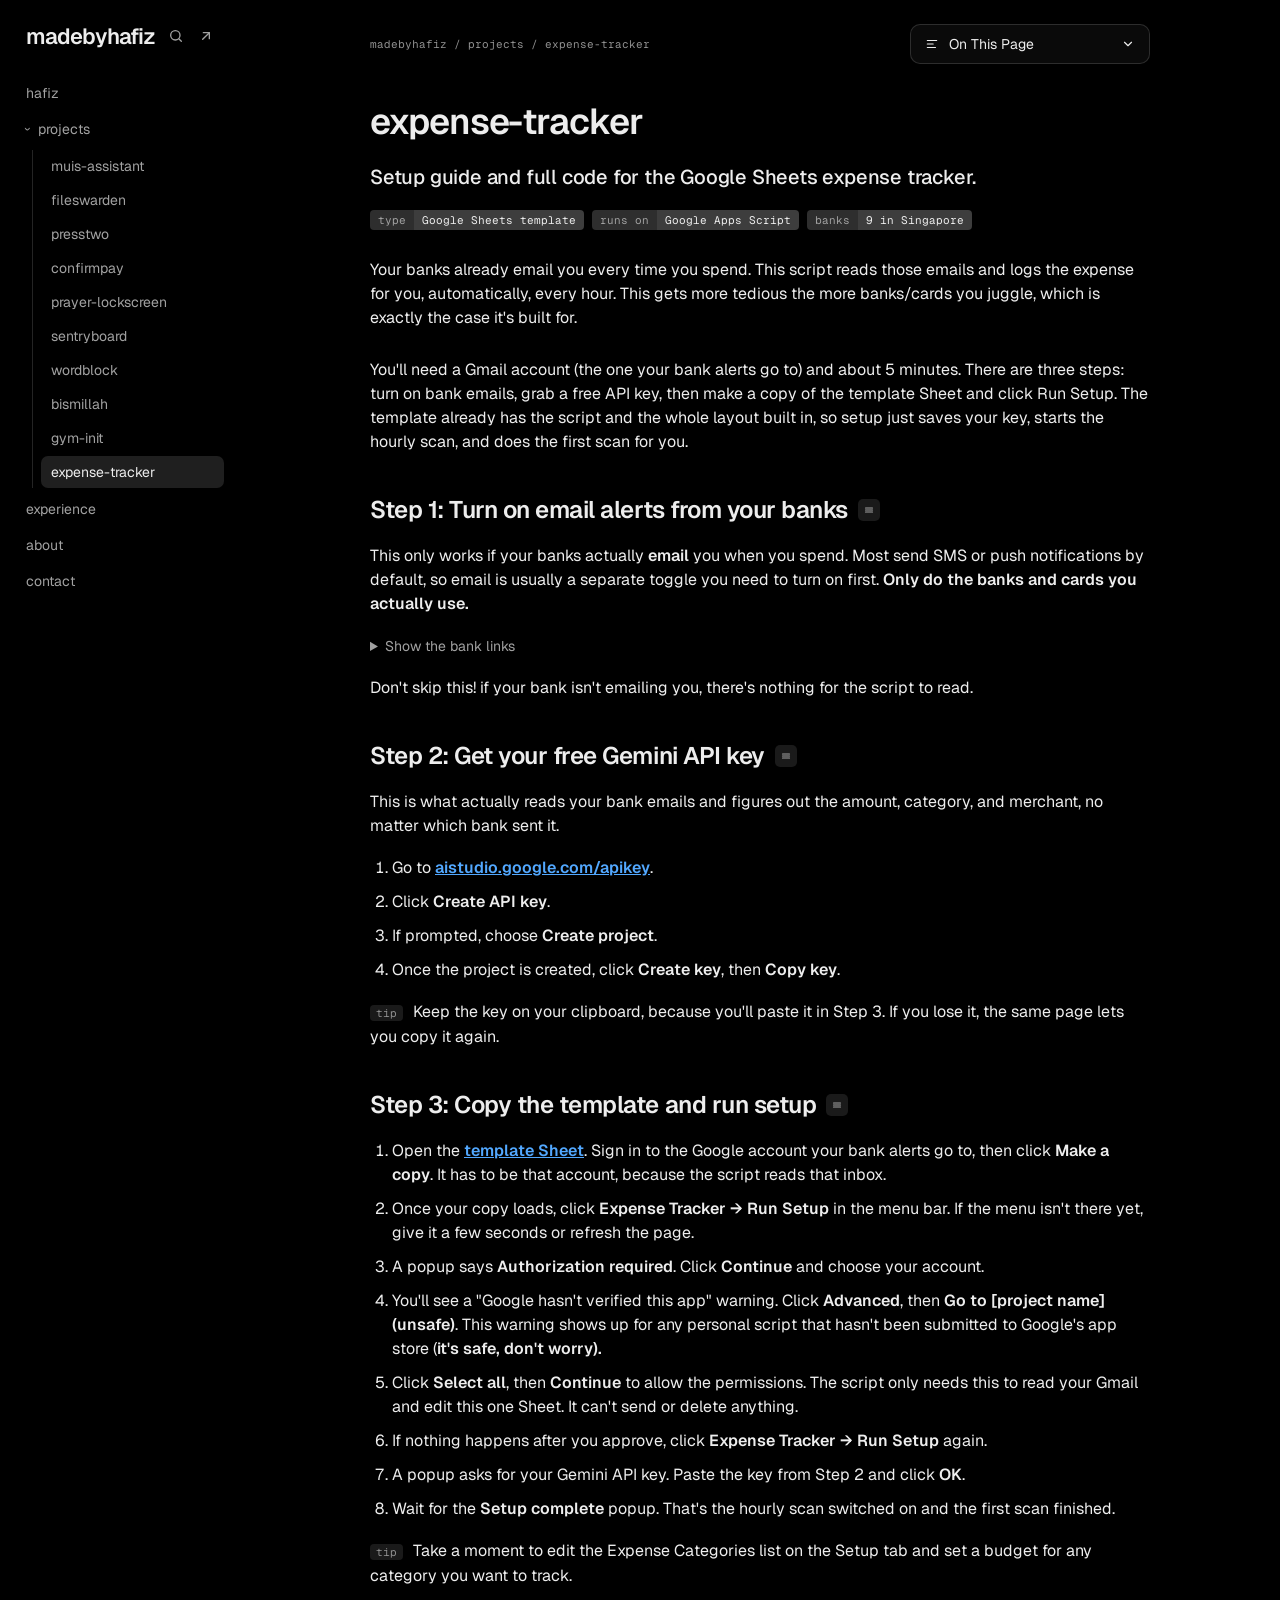
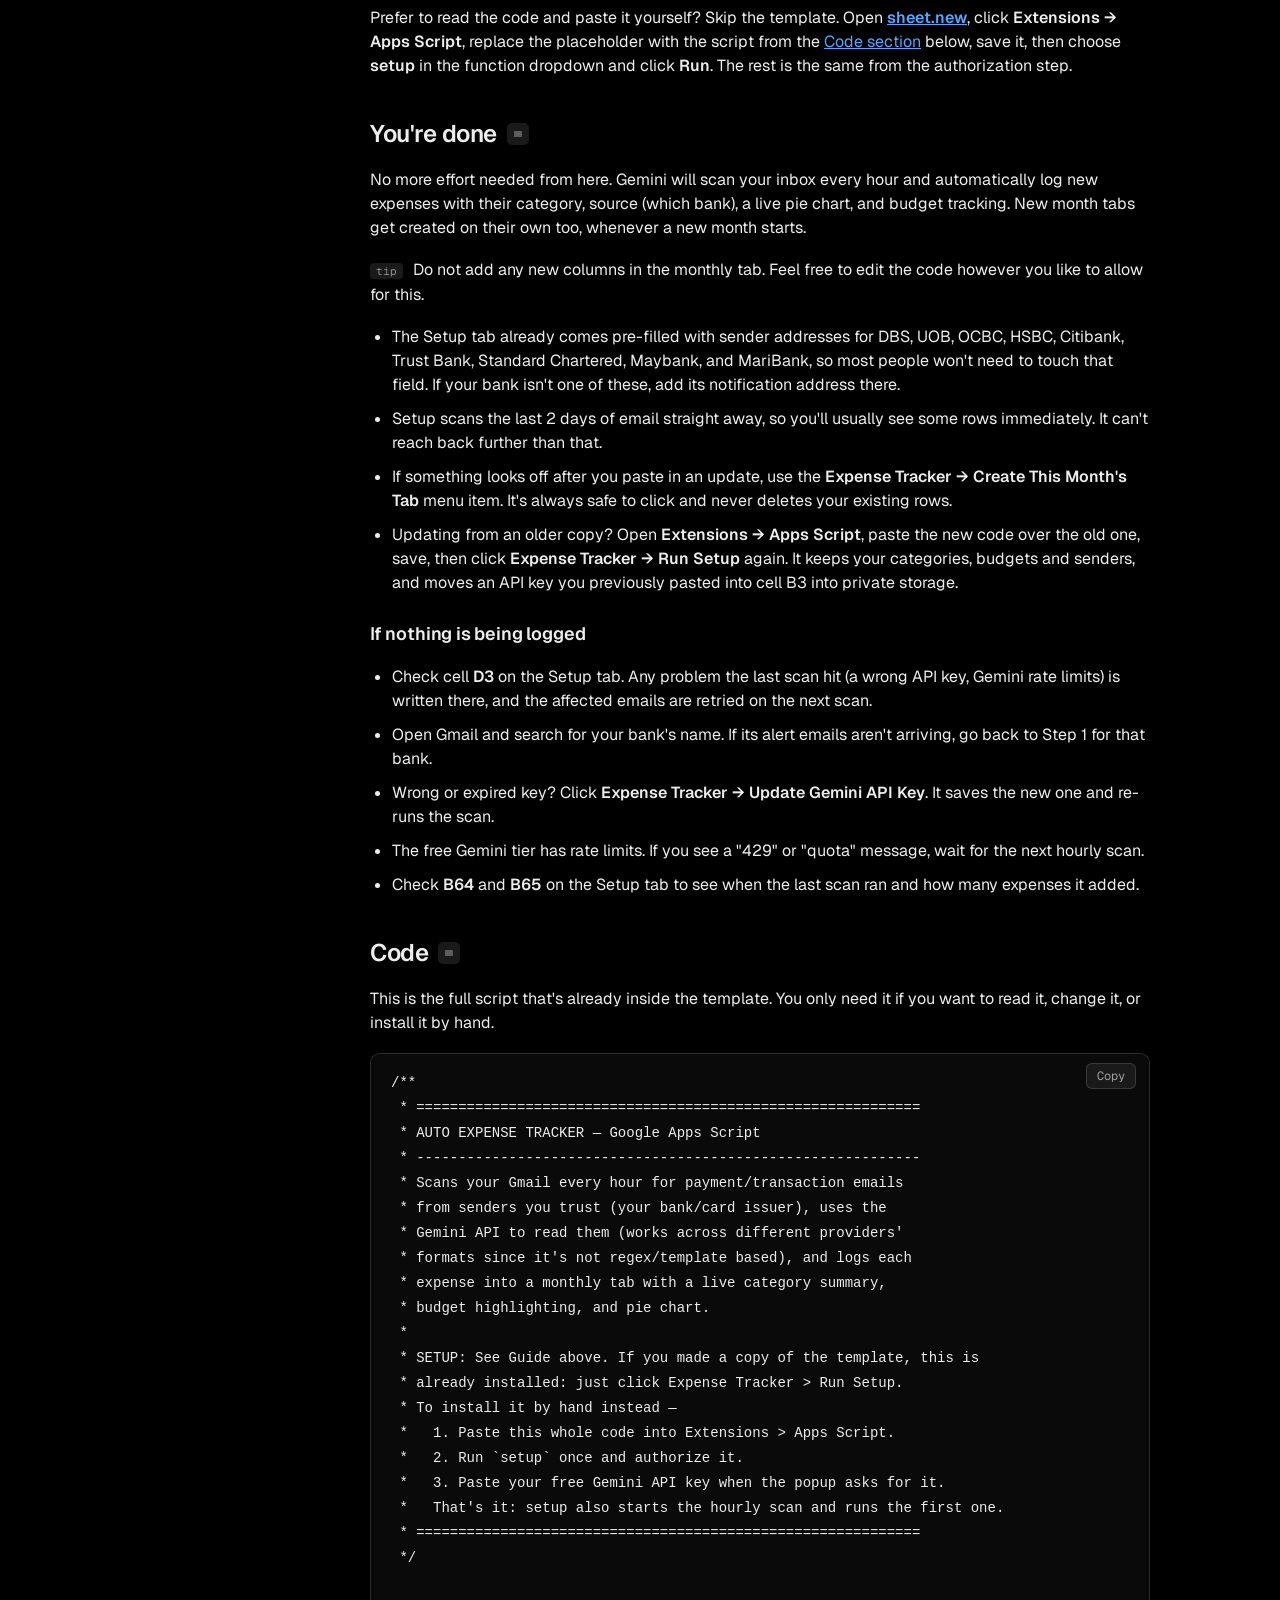
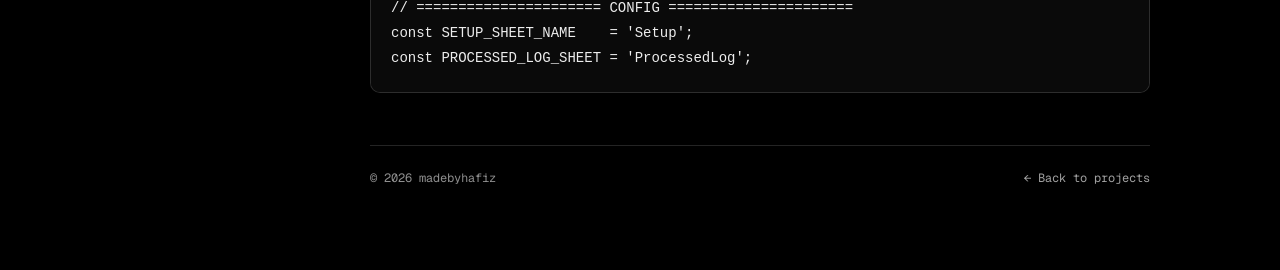
==== commit 028c5381: "Add fileswarden, presstwo, wordblock, bismillah and gym-init projects" ====
--- a/expense-tracker.html
+++ b/expense-tracker.html
@@ -6,12 +6,12 @@
 <title>Automated Expense Tracker — Setup Guide (Code Below) · madebyhafiz</title>
 <meta name="description" content="Your banks already email you every time you spend. This script reads those emails and logs the expense for you, automatically, every hour. This gets more tedious the more banks/cards you juggle, which">
 <meta name="theme-color" content="#000000">
-<link rel="canonical" href="https://hafizuddin-a.github.io/madebyhafiz/expense-tracker.html">
+<link rel="canonical" href="https://hafiz.is-a.dev/expense-tracker.html">
 <meta property="og:title" content="Automated Expense Tracker — Setup Guide (Code Below) · madebyhafiz">
 <meta property="og:description" content="Your banks already email you every time you spend. This script reads those emails and logs the expense for you, automatically, every hour. This gets more tedious the more banks/cards you juggle, which">
 <meta property="og:type" content="article">
-<meta property="og:url" content="https://hafizuddin-a.github.io/madebyhafiz/expense-tracker.html">
-<meta property="og:image" content="https://hafizuddin-a.github.io/madebyhafiz/og.png">
+<meta property="og:url" content="https://hafiz.is-a.dev/expense-tracker.html">
+<meta property="og:image" content="https://hafiz.is-a.dev/og.png">
 <meta property="og:image:width" content="1200">
 <meta property="og:image:height" content="630">
 <meta name="twitter:card" content="summary_large_image">
@@ -43,9 +43,14 @@
       <a href="index.html#projects"><span class="caret" aria-hidden="true">›</span>projects</a>
       <div class="sub">
         <a href="muis-assistant.html">muis-assistant</a>
+        <a href="index.html#fileswarden">fileswarden</a>
+        <a href="index.html#presstwo">presstwo</a>
         <a href="index.html#confirmpay">confirmpay</a>
         <a href="index.html#prayer-lockscreen">prayer-lockscreen</a>
         <a href="index.html#sentryboard">sentryboard</a>
+        <a href="index.html#wordblock">wordblock</a>
+        <a href="index.html#bismillah">bismillah</a>
+        <a href="index.html#gym-init">gym-init</a>
         <a href="expense-tracker.html" aria-current="page">expense-tracker</a>
       </div>
       <a href="index.html#experience">experience</a>
--- a/styles.css
+++ b/styles.css
@@ -113,6 +113,7 @@
 /* top bar + on this page */
 .topbar { display: flex; align-items: center; justify-content: space-between; flex-wrap: wrap; gap: 12px; min-height: 40px; }
 .crumb { font-family: var(--mono); font-size: 11px; color: var(--dim); }
+.contribute { display: block; max-width: 100%; margin-top: -10px; }
 
 .toc { position: relative; width: 240px; max-width: 100%; }
 .toc summary {
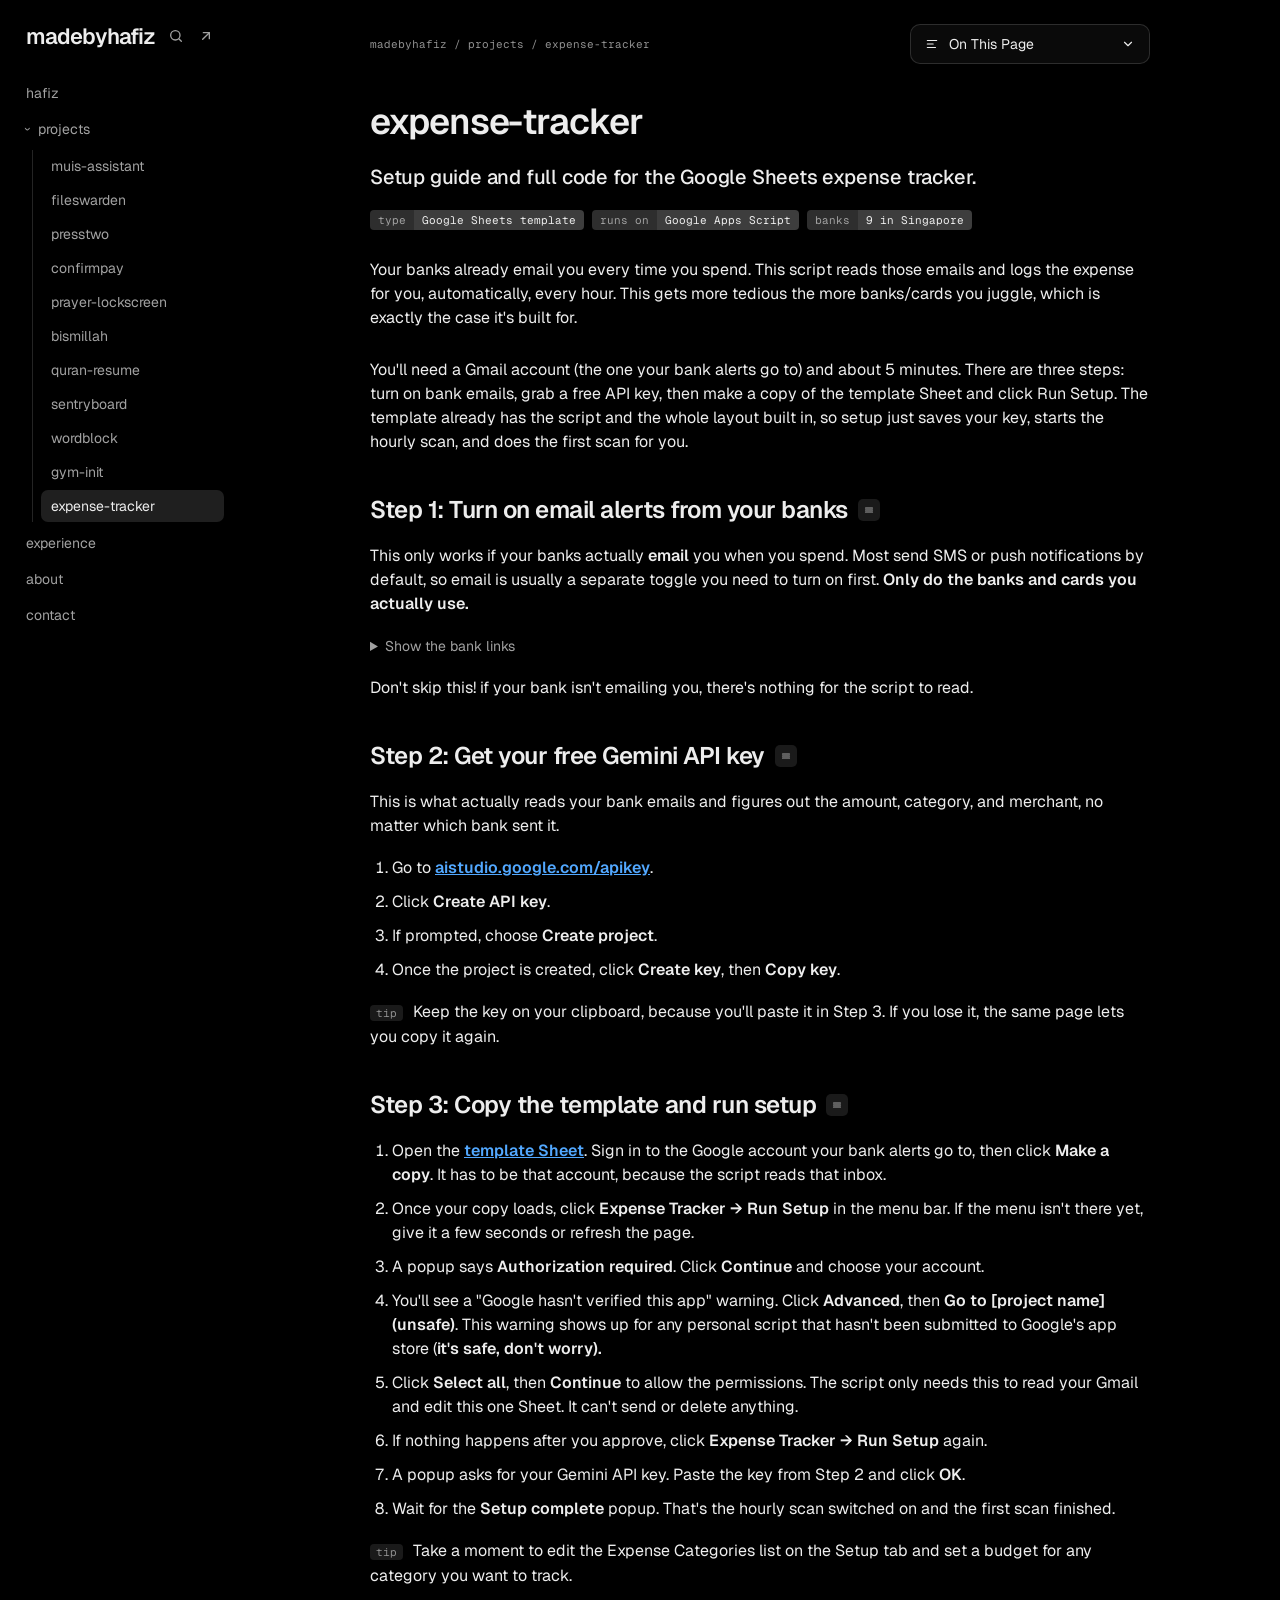
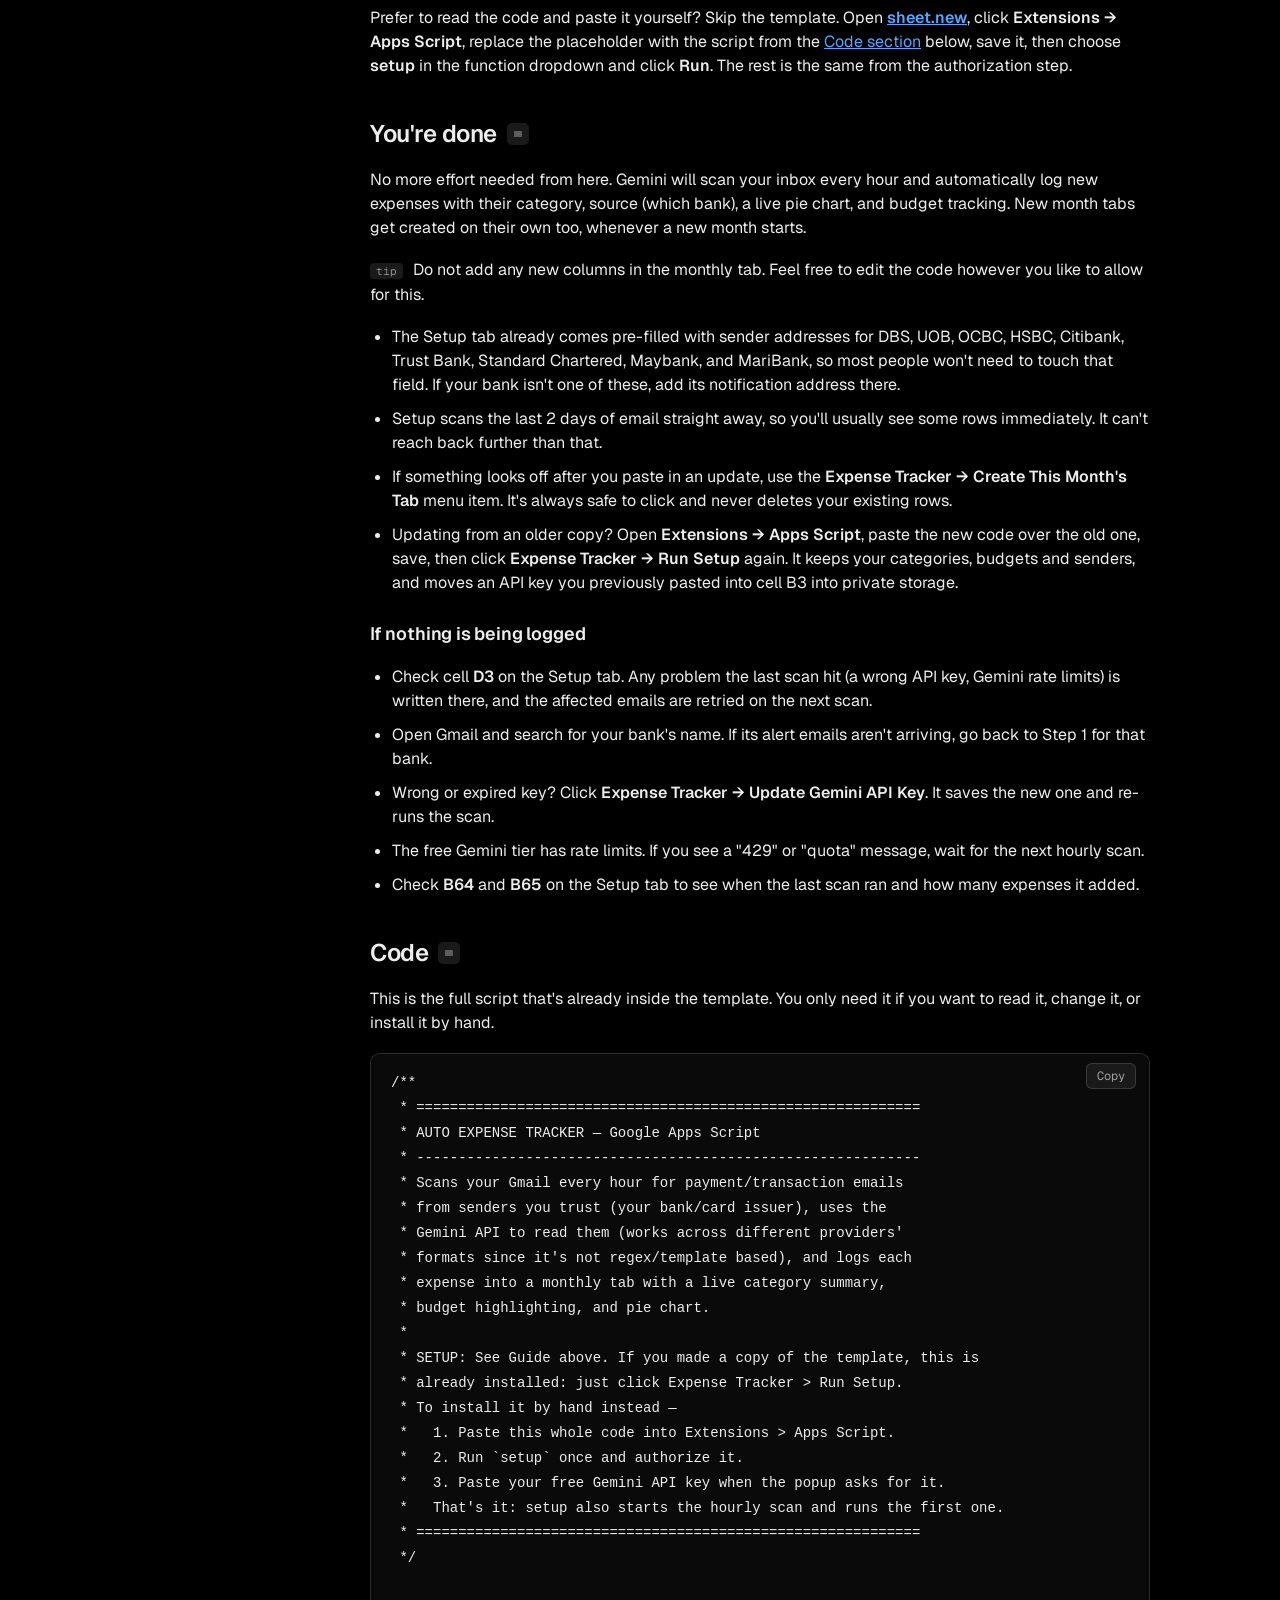
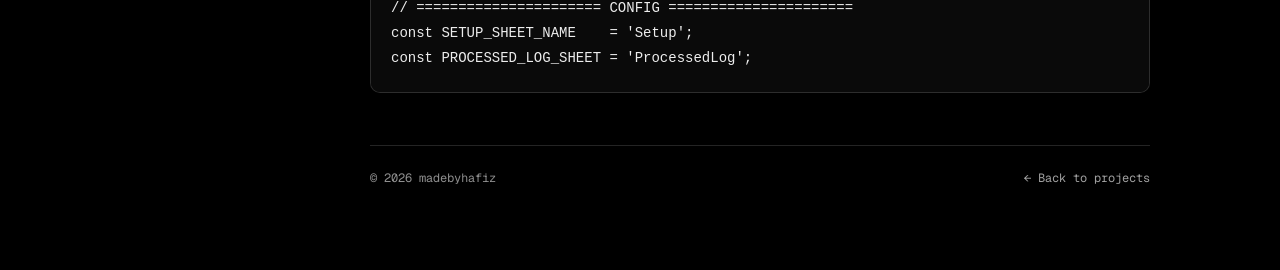
==== commit 3a9f9852: "Reorder projects and add quran-resume" ====
--- a/expense-tracker.html
+++ b/expense-tracker.html
@@ -47,9 +47,10 @@
         <a href="index.html#presstwo">presstwo</a>
         <a href="index.html#confirmpay">confirmpay</a>
         <a href="index.html#prayer-lockscreen">prayer-lockscreen</a>
+        <a href="index.html#bismillah">bismillah</a>
+        <a href="index.html#quran-resume">quran-resume</a>
         <a href="index.html#sentryboard">sentryboard</a>
         <a href="index.html#wordblock">wordblock</a>
-        <a href="index.html#bismillah">bismillah</a>
         <a href="index.html#gym-init">gym-init</a>
         <a href="expense-tracker.html" aria-current="page">expense-tracker</a>
       </div>
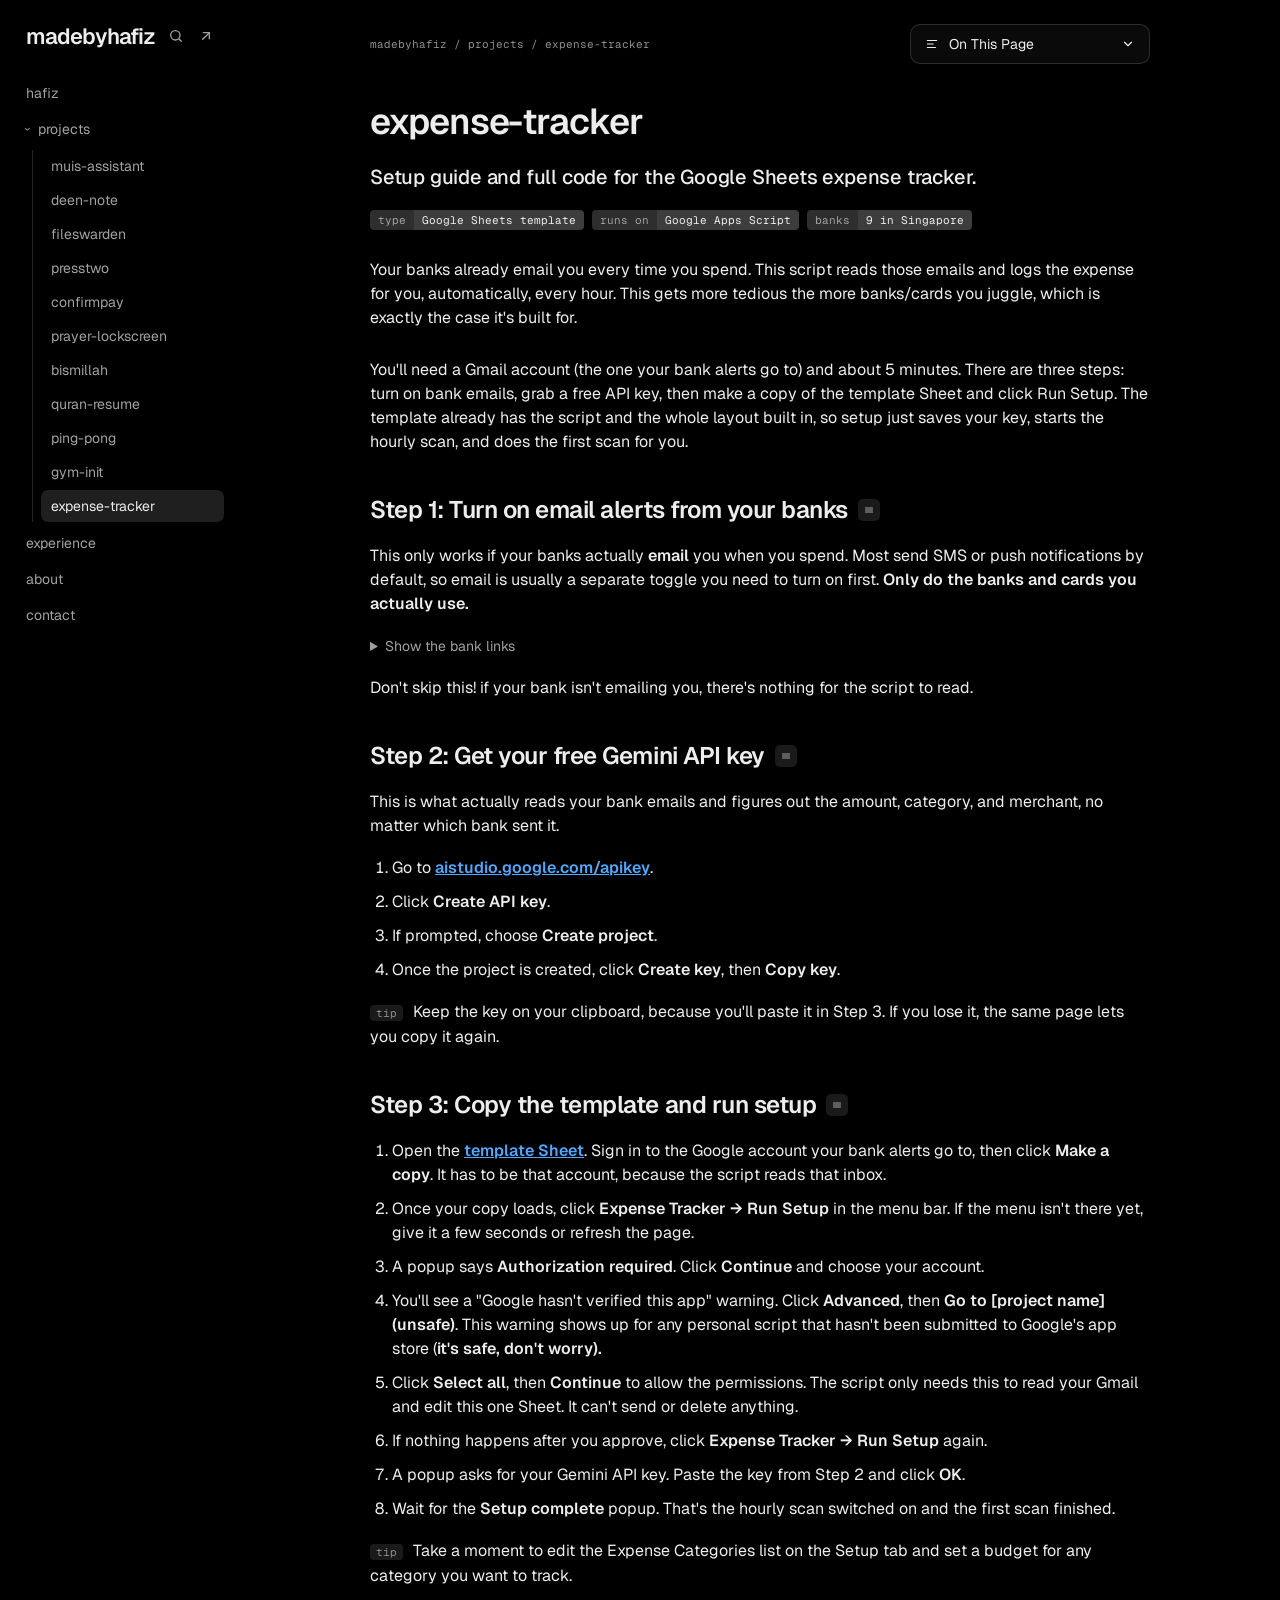
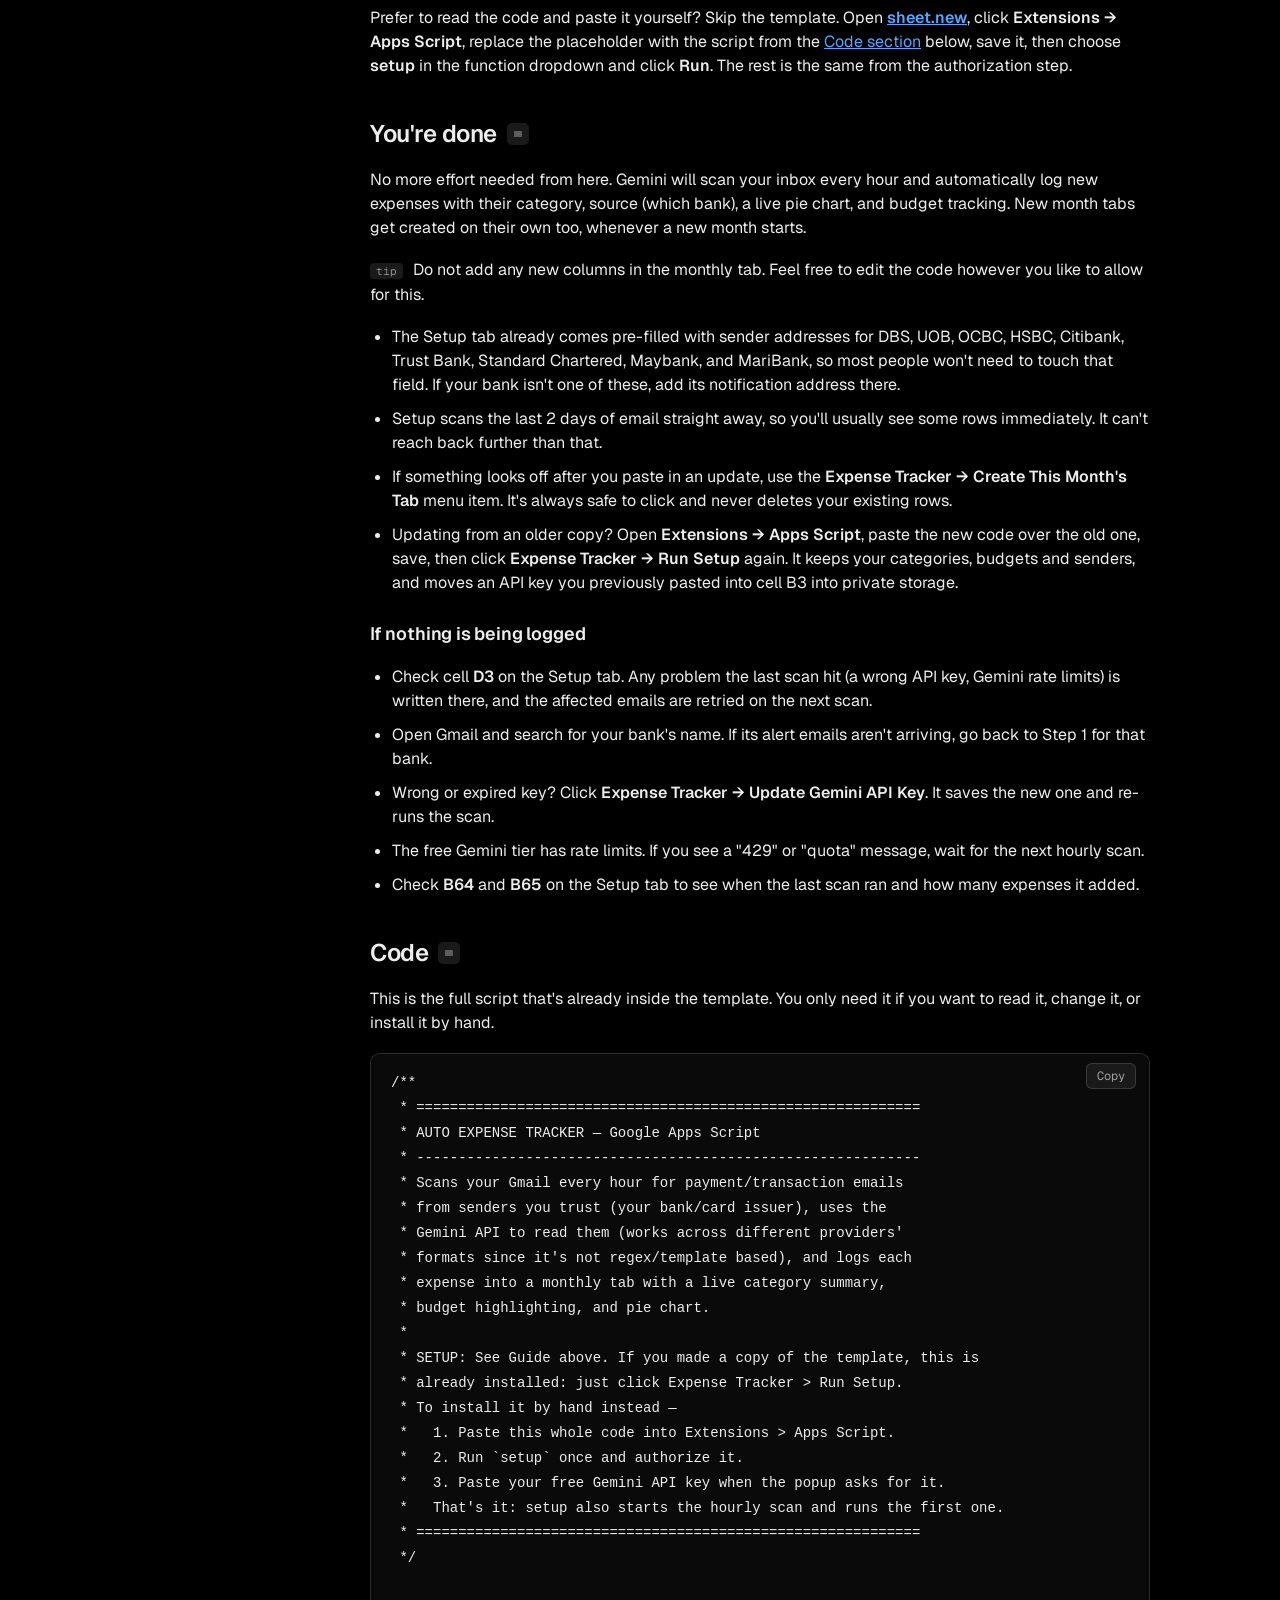
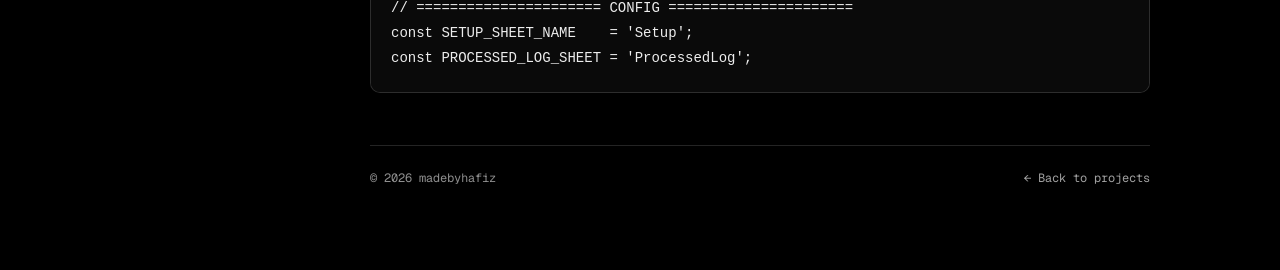
==== commit 22e59e73: "Add deen-note and ping-pong, hide sentryboard and wordblock, new pitch" ====
--- a/expense-tracker.html
+++ b/expense-tracker.html
@@ -19,7 +19,7 @@
 <link rel="preconnect" href="https://fonts.googleapis.com">
 <link rel="preconnect" href="https://fonts.gstatic.com" crossorigin>
 <link rel="stylesheet" href="https://fonts.googleapis.com/css2?family=Geist:wght@400;500;600&family=Geist+Mono:wght@400;500&display=swap">
-<link rel="stylesheet" href="styles.css">
+<link rel="stylesheet" href="styles.css?v=202610300138">
 </head>
 <body id="top">
 <a class="skip" href="#content">Skip to content</a>
@@ -43,14 +43,14 @@
       <a href="index.html#projects"><span class="caret" aria-hidden="true">›</span>projects</a>
       <div class="sub">
         <a href="muis-assistant.html">muis-assistant</a>
+        <a href="index.html#deen-note">deen-note</a>
         <a href="index.html#fileswarden">fileswarden</a>
         <a href="index.html#presstwo">presstwo</a>
         <a href="index.html#confirmpay">confirmpay</a>
         <a href="index.html#prayer-lockscreen">prayer-lockscreen</a>
         <a href="index.html#bismillah">bismillah</a>
         <a href="index.html#quran-resume">quran-resume</a>
-        <a href="index.html#sentryboard">sentryboard</a>
-        <a href="index.html#wordblock">wordblock</a>
+        <a href="index.html#ping-pong">ping-pong</a>
         <a href="index.html#gym-init">gym-init</a>
         <a href="expense-tracker.html" aria-current="page">expense-tracker</a>
       </div>
@@ -1011,6 +1011,6 @@
   </main>
 </div>
 
-<script src="site.js"></script>
+<script src="site.js?v=202610300138"></script>
 </body>
 </html>
--- a/styles.css
+++ b/styles.css
@@ -252,7 +252,18 @@
   scroll-margin-top: 24px;
 }
 a.card:hover,
+.card-multi:hover,
 .card:target { background: var(--panel); border-color: var(--line-strong); }
+/* A card with two links: the title link stretches over the whole card, the
+   footer links sit above it so both stay clickable. */
+.card-multi { position: relative; }
+.card-link { color: inherit; text-decoration: none; }
+.card-link::after { content: ""; position: absolute; inset: 0; border-radius: 10px; }
+.card-link:focus-visible { outline: none; }
+.card-link:focus-visible::after { outline: 2px solid var(--link); outline-offset: 2px; }
+.card-links { position: relative; z-index: 1; margin: 14px 0 0; font-family: var(--mono); font-size: 12px; line-height: 18px; color: var(--dim); }
+.card-links a { color: var(--muted); }
+.card-links a:hover { color: var(--text); }
 .card-head { display: flex; align-items: baseline; justify-content: space-between; flex-wrap: wrap; gap: 4px 16px; }
 .card-name { display: inline-flex; align-items: center; gap: 10px; font-family: var(--mono); font-size: 15px; color: var(--link); }
 .app-icon { flex: none; width: 28px; height: 28px; border-radius: 7px; border: 1px solid var(--line); object-fit: cover; }
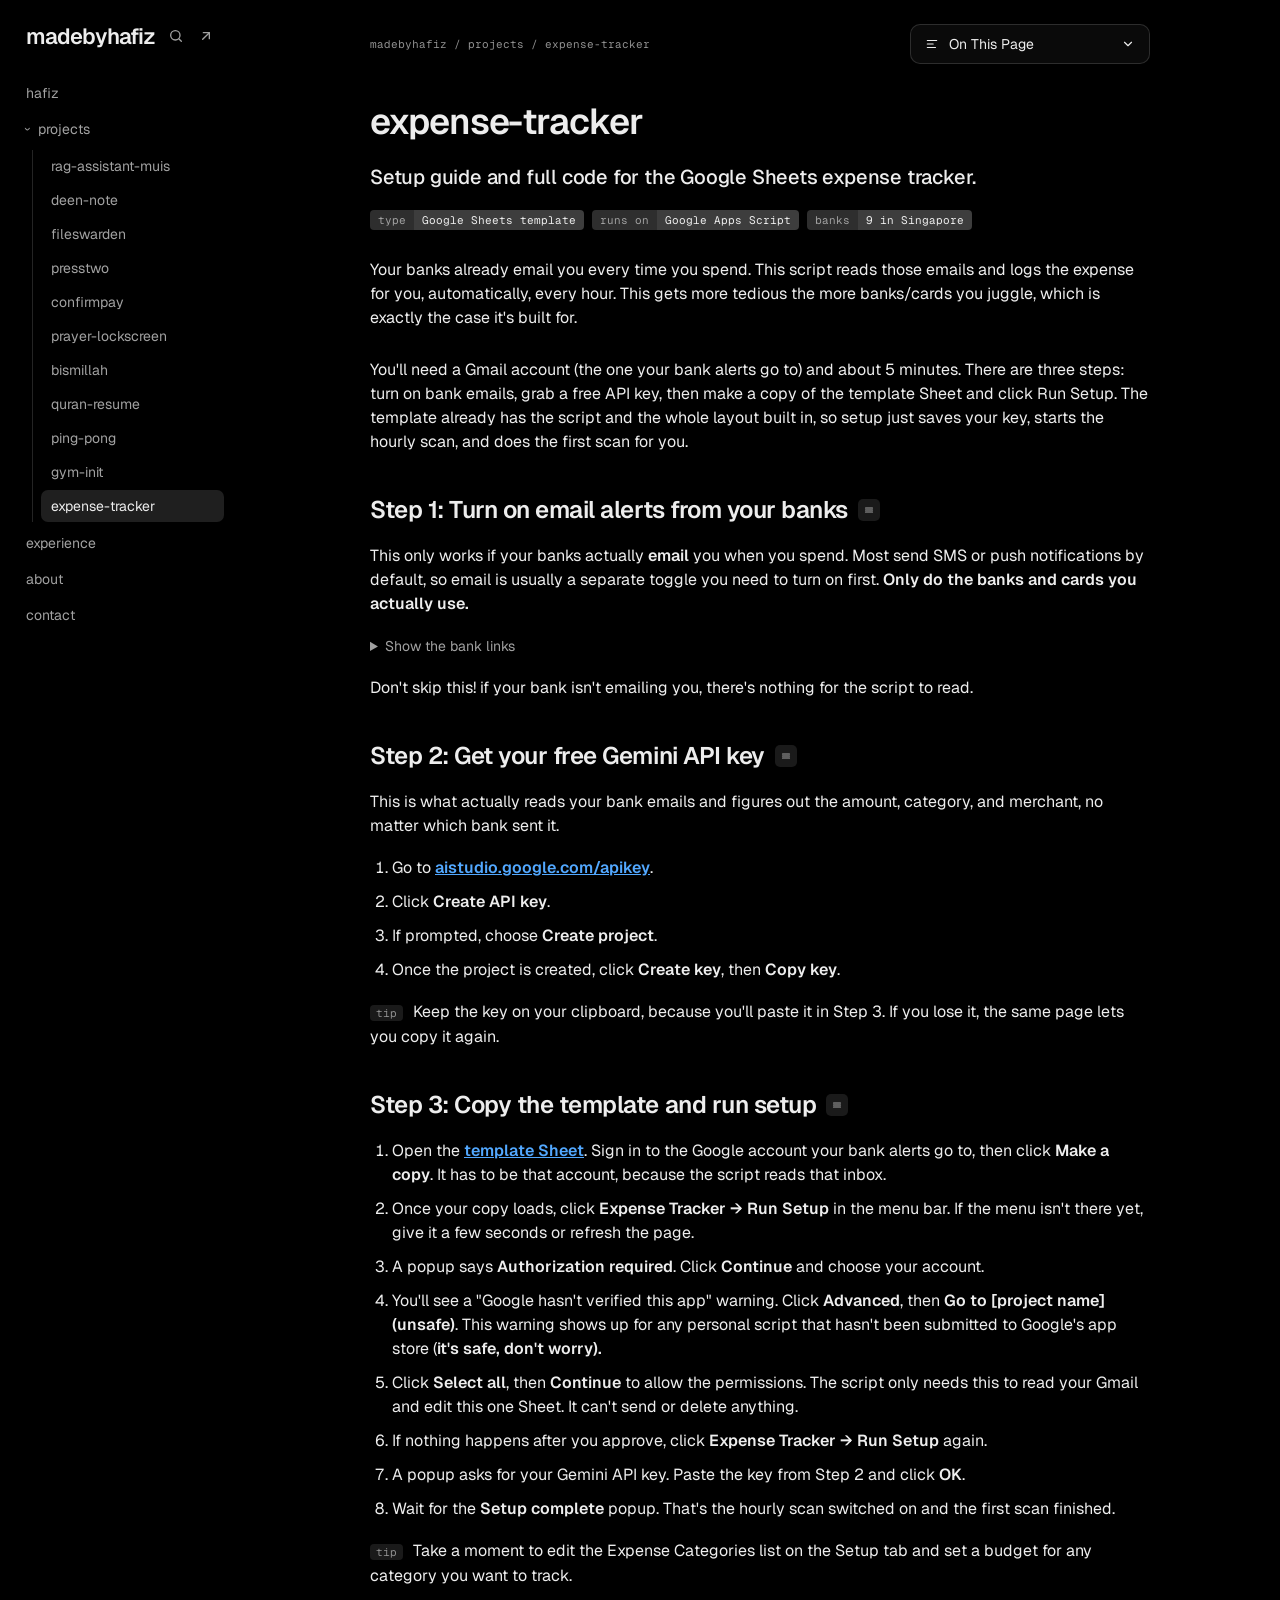
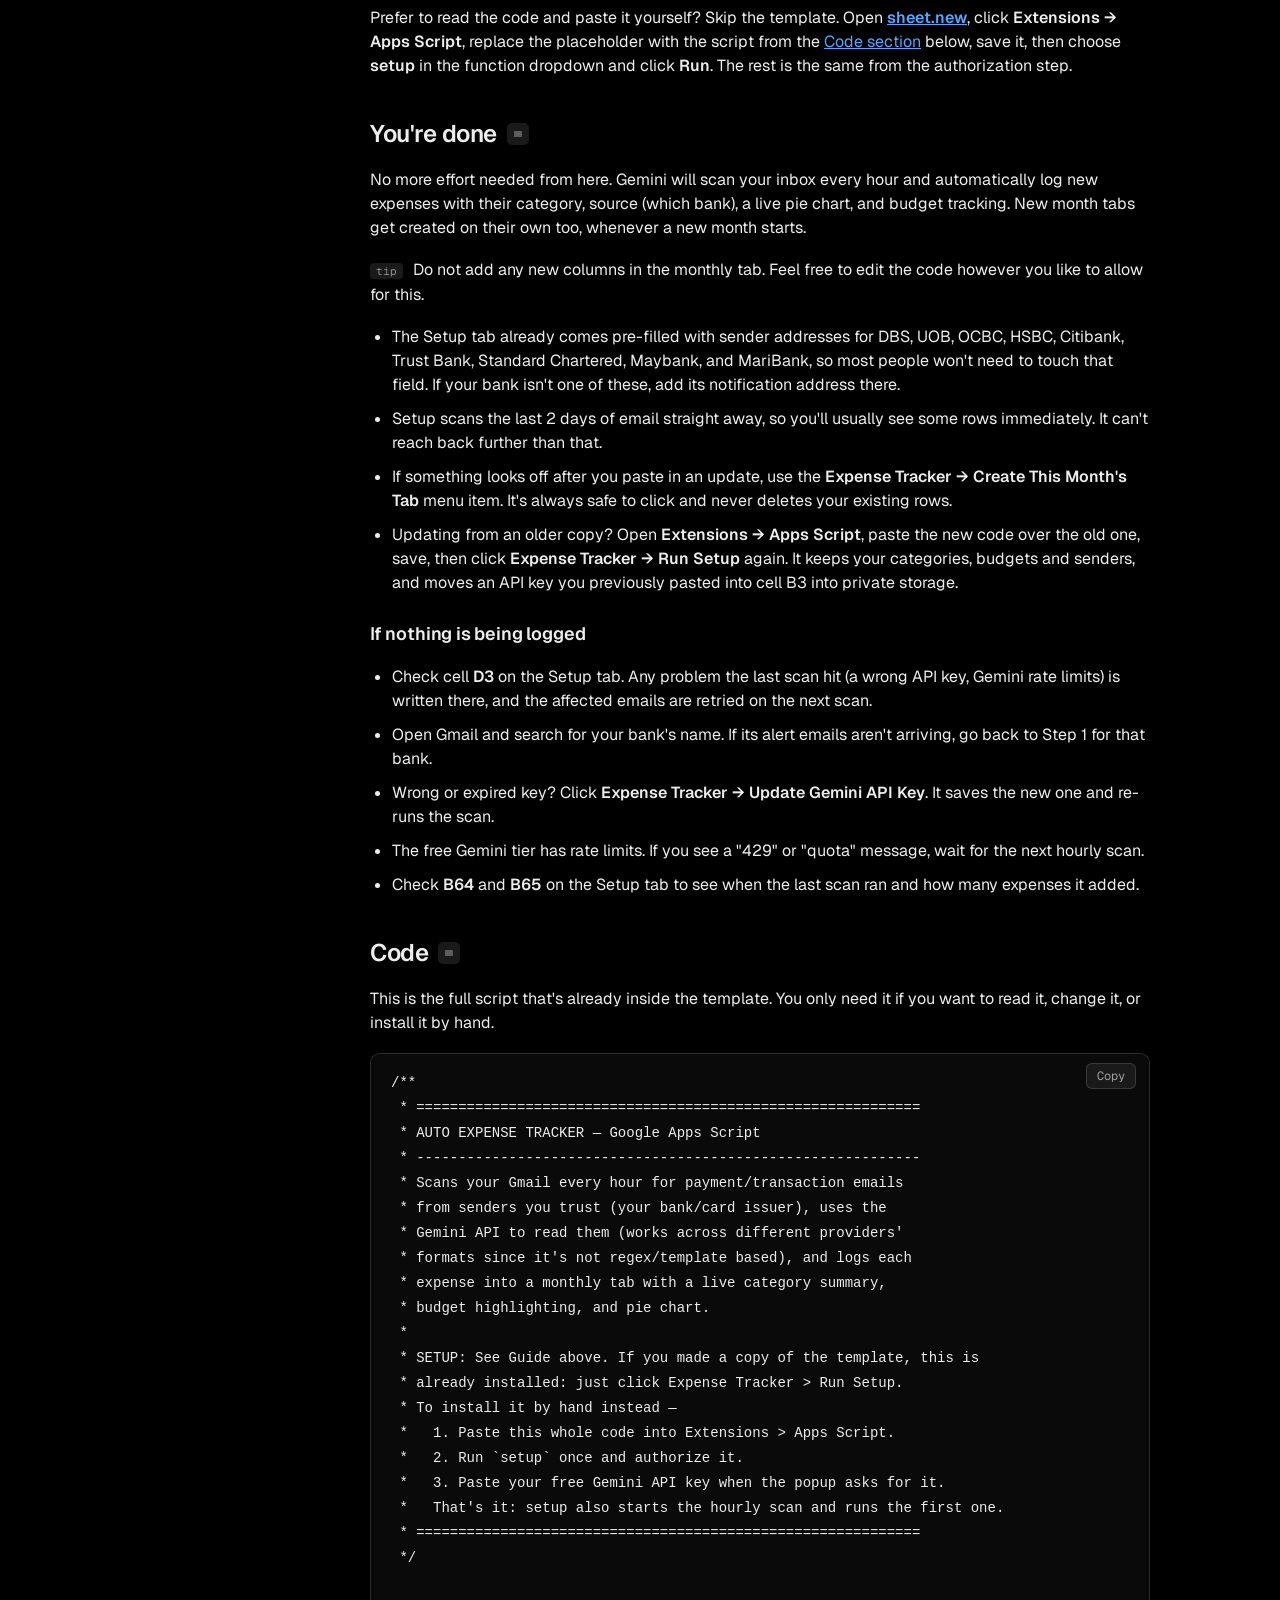
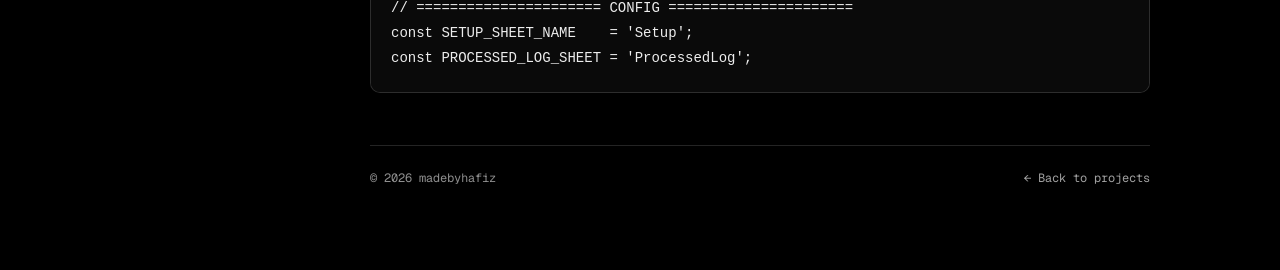
==== commit c8956b0b: "Rename muis-assistant to rag-assistant-muis, drop AI stats strip, open deen-note first" ====
--- a/expense-tracker.html
+++ b/expense-tracker.html
@@ -42,7 +42,7 @@
       <a href="index.html">hafiz</a>
       <a href="index.html#projects"><span class="caret" aria-hidden="true">›</span>projects</a>
       <div class="sub">
-        <a href="muis-assistant.html">muis-assistant</a>
+        <a href="rag-assistant-muis.html">rag-assistant-muis</a>
         <a href="index.html#deen-note">deen-note</a>
         <a href="index.html#fileswarden">fileswarden</a>
         <a href="index.html#presstwo">presstwo</a>
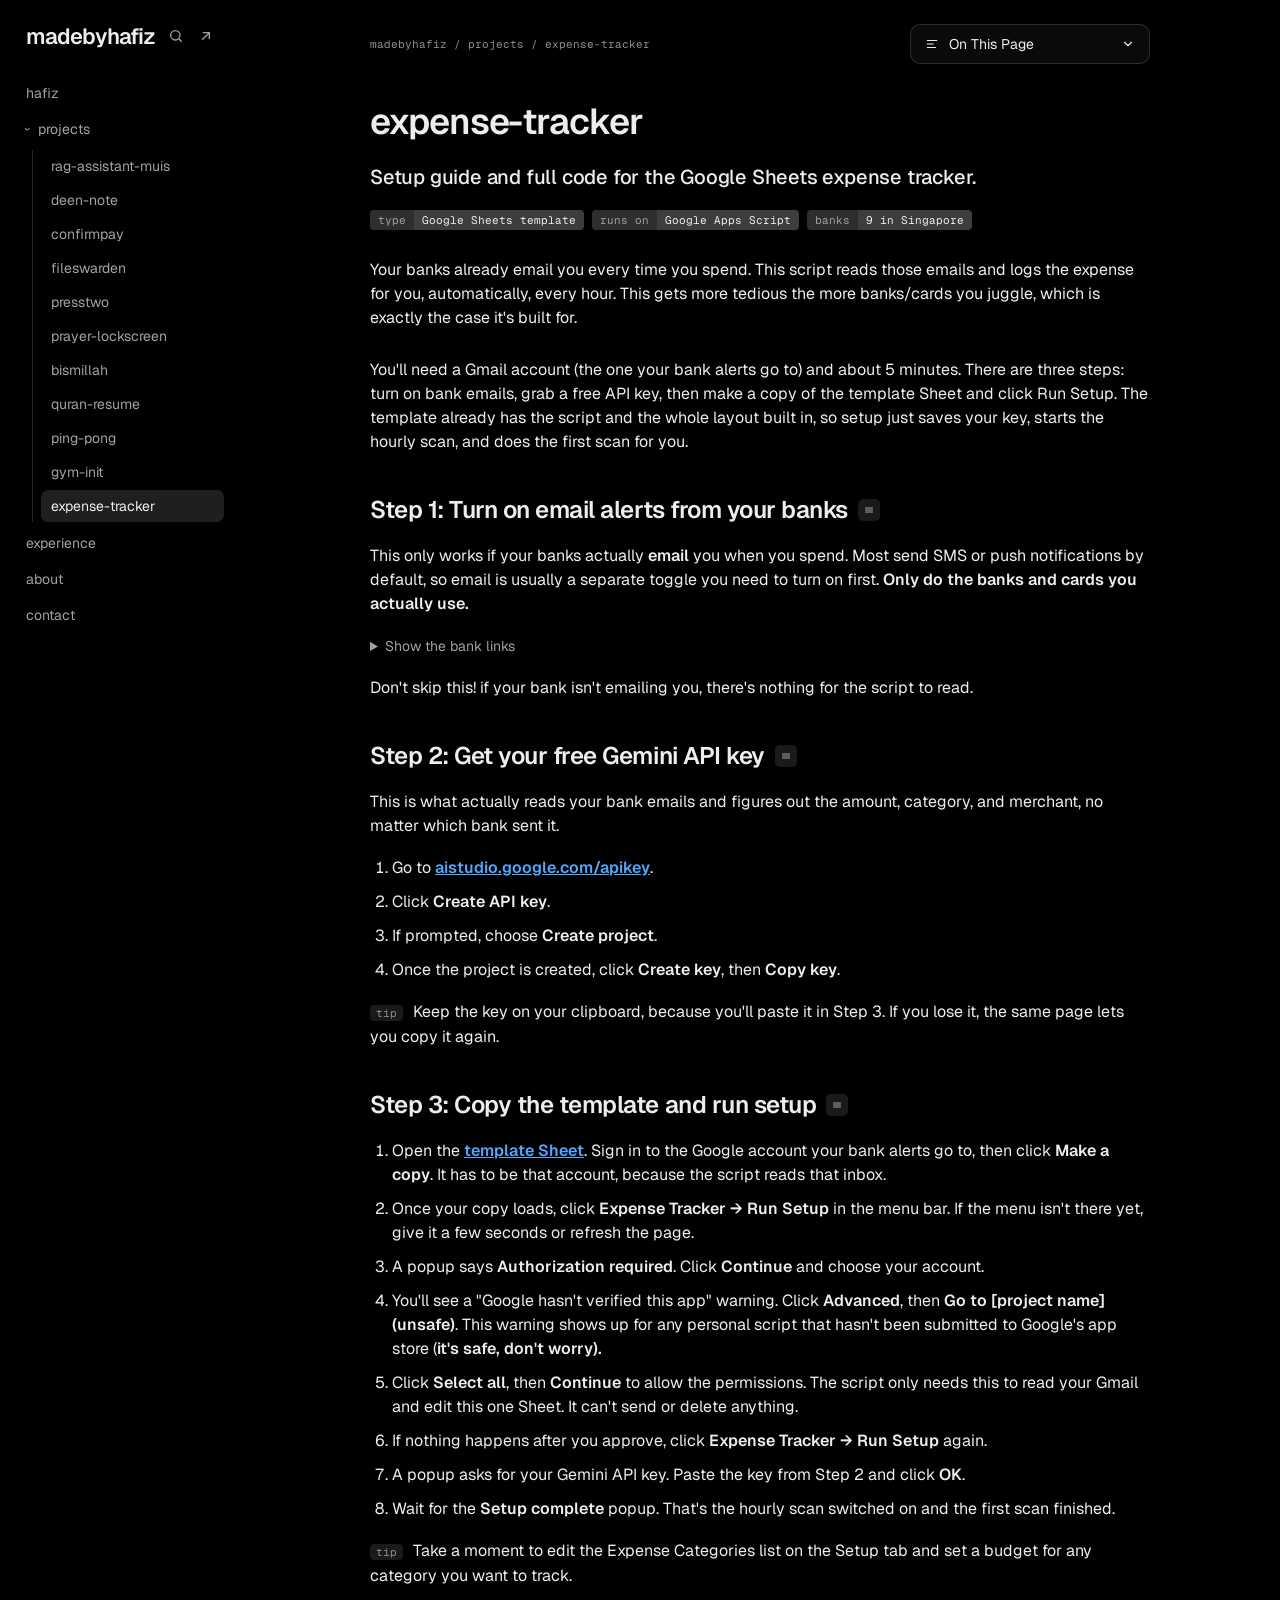
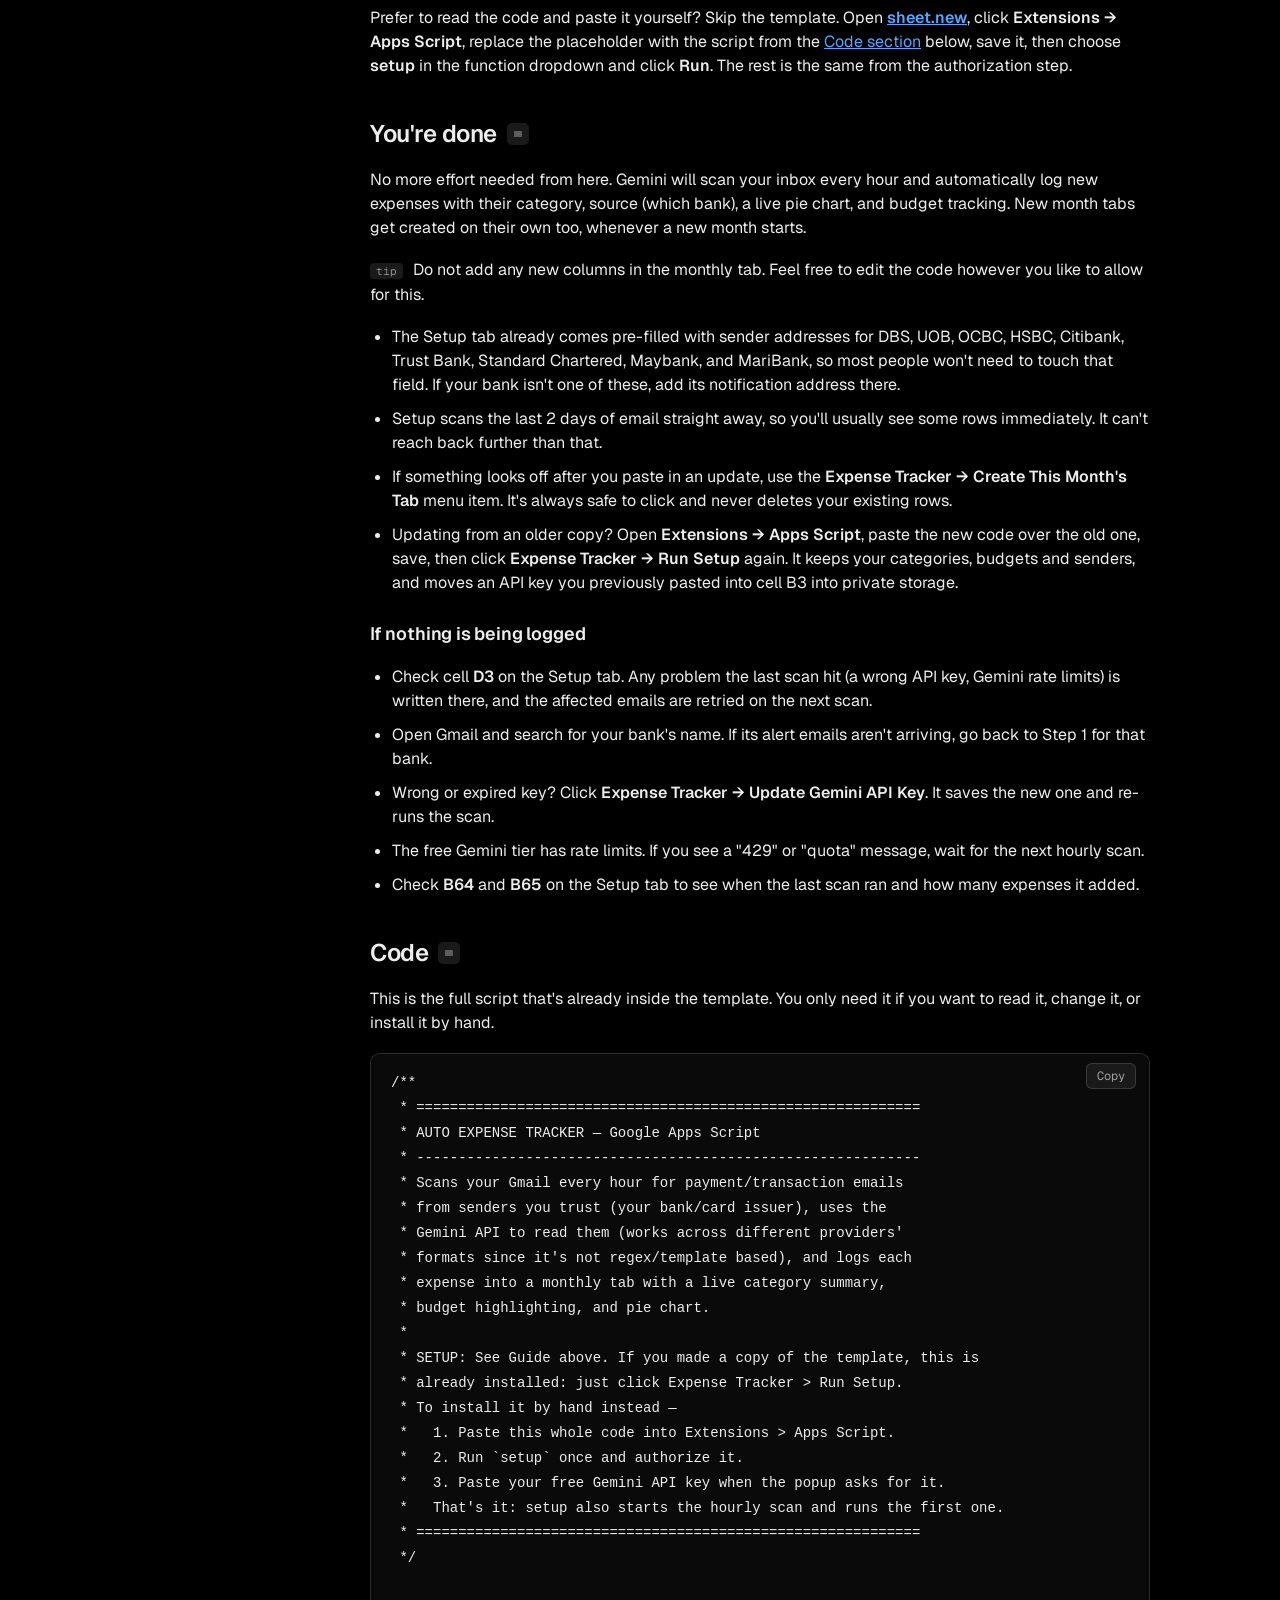
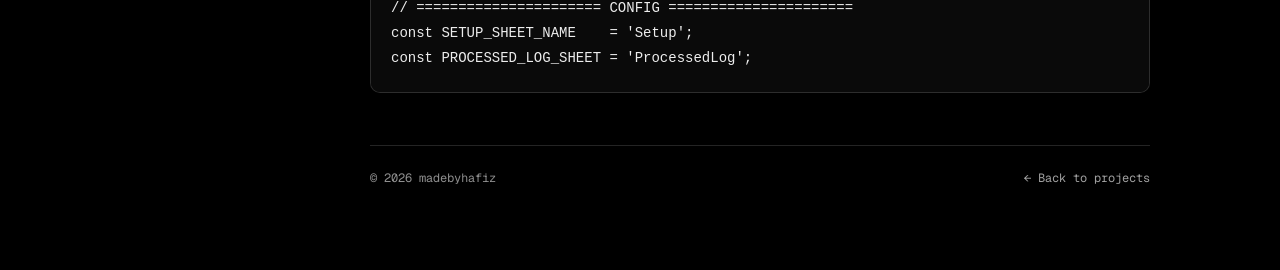
==== commit 19fc0108: "Put confirmpay above fileswarden; add JPEG share image and extra tags for LinkedIn" ====
--- a/expense-tracker.html
+++ b/expense-tracker.html
@@ -11,10 +11,14 @@
 <meta property="og:description" content="Your banks already email you every time you spend. This script reads those emails and logs the expense for you, automatically, every hour. This gets more tedious the more banks/cards you juggle, which">
 <meta property="og:type" content="article">
 <meta property="og:url" content="https://hafiz.is-a.dev/expense-tracker.html">
-<meta property="og:image" content="https://hafiz.is-a.dev/og.png">
+<meta property="og:image" content="https://hafiz.is-a.dev/og.jpg">
 <meta property="og:image:width" content="1200">
 <meta property="og:image:height" content="630">
+<meta property="og:image:type" content="image/jpeg">
+<meta property="og:image:alt" content="madebyhafiz: tools that benefit others">
+<meta property="og:site_name" content="madebyhafiz">
 <meta name="twitter:card" content="summary_large_image">
+<meta name="twitter:image" content="https://hafiz.is-a.dev/og.jpg">
 <link rel="icon" href="favicon.svg" type="image/svg+xml">
 <link rel="preconnect" href="https://fonts.googleapis.com">
 <link rel="preconnect" href="https://fonts.gstatic.com" crossorigin>
@@ -44,9 +48,9 @@
       <div class="sub">
         <a href="rag-assistant-muis.html">rag-assistant-muis</a>
         <a href="index.html#deen-note">deen-note</a>
+        <a href="index.html#confirmpay">confirmpay</a>
         <a href="index.html#fileswarden">fileswarden</a>
         <a href="index.html#presstwo">presstwo</a>
-        <a href="index.html#confirmpay">confirmpay</a>
         <a href="index.html#prayer-lockscreen">prayer-lockscreen</a>
         <a href="index.html#bismillah">bismillah</a>
         <a href="index.html#quran-resume">quran-resume</a>
